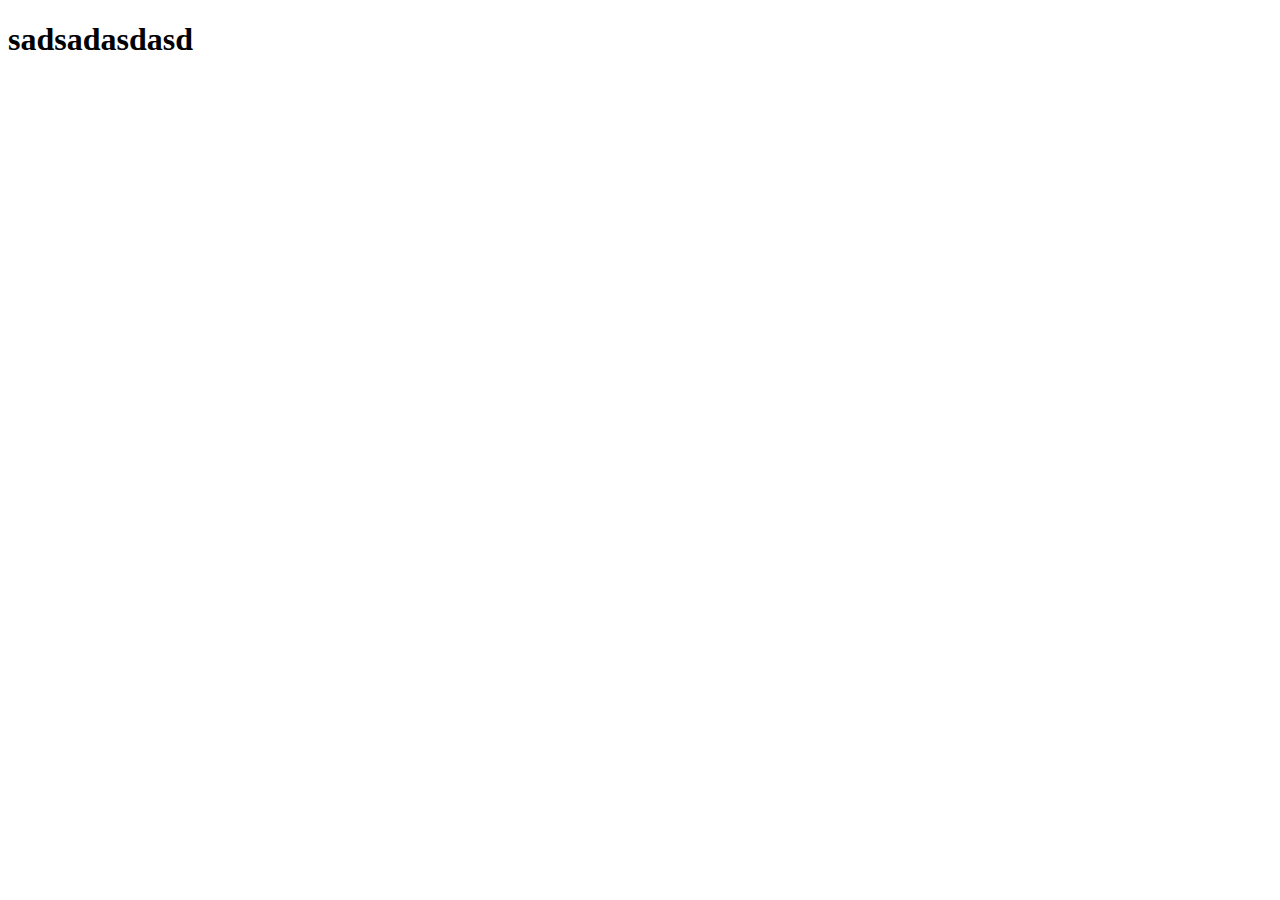
==== index.html @ 36f1a8b1 "登录和注册功能完成" ====
<!DOCTYPE html>
<html lang="en">
<head>
    <meta charset="UTF-8">
    <meta http-equiv="X-UA-Compatible" content="IE=edge">
    <meta name="viewport" content="width=device-width, initial-scale=1.0">
    <title>Document</title>
</head>
<body>
    <h1>sadsadasdasd</h1>
</body>
</html>
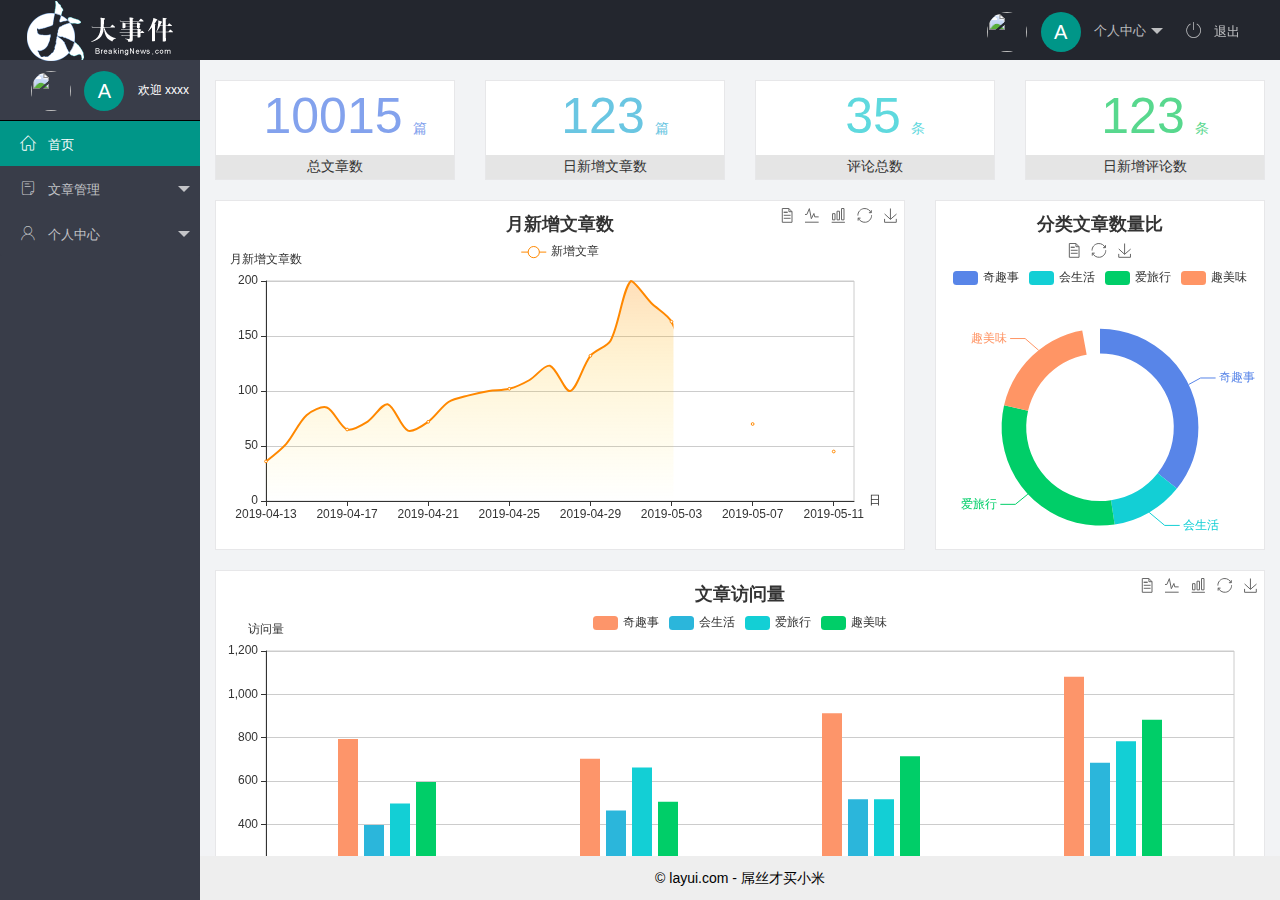
==== commit 813b8370: "主页功能完成" ====
--- a/index.html
+++ b/index.html
@@ -1,12 +1,102 @@
 <!DOCTYPE html>
-<html lang="en">
+<html>
+
 <head>
-    <meta charset="UTF-8">
-    <meta http-equiv="X-UA-Compatible" content="IE=edge">
-    <meta name="viewport" content="width=device-width, initial-scale=1.0">
-    <title>Document</title>
+    <meta charset="utf-8">
+    <meta name="viewport" content="width=device-width, initial-scale=1, maximum-scale=1">
+    <title>大事件-后台首页</title>
+    <link rel="stylesheet" href="/assets/fonts/iconfont.css">
+    <link rel="stylesheet" href="./assets/lib/layui/css/layui.css">
+    <link rel="stylesheet" href="/assets/css/index.css">
 </head>
-<body>
-    <h1>sadsadasdasd</h1>
+
+<body class="layui-layout-body">
+    <div class="layui-layout layui-layout-admin">
+        <div class="layui-header">
+            <!-- 顶部logo -->
+            <div class="layui-logo">
+                <img src="/assets/images/logo.png" alt="">
+            </div>
+
+            <ul class="layui-nav layui-layout-right">
+                <li class="layui-nav-item">
+                    <a href="javascript:;" class="userinfo">
+                        <img src="http://t.cn/RCzsdCq" class="layui-nav-img">
+                        <span class="text-avatar">A</span>
+                        个人中心
+                    </a>
+                    <dl class="layui-nav-child">
+                        <dd><a href="">基本资料</a></dd>
+                        <dd><a href="">更换头像</a></dd>
+                        <dd><a href="">重置密码</a></dd>
+                    </dl>
+                </li>
+                <li class="layui-nav-item">
+                    <a id="btnLogOut" href="javascript:;">
+                        <span class="iconfont icon-tuichu"></span>
+                        退出</a>
+                </li>
+            </ul>
+        </div>
+
+        <div class="layui-side layui-bg-black">
+            <div class="layui-side-scroll">
+                <!-- 左侧头像区域 -->
+                <div class="userinfo">
+                    <img src="http://t.cn/RCzsdCq" class="layui-nav-img">
+                    <span class="text-avatar">A</span>
+                    <span id="welcome">欢迎 xxxx</span>
+                </div>
+                <!-- 左侧导航区域（可配合layui已有的垂直导航） -->
+                <ul class="layui-nav layui-nav-tree" lay-filter="test" lay-shrink="all">
+                    <li class="layui-nav-item layui-this">
+                        <a href="/home/dashboard.html" target="fm">
+                            <span class="iconfont icon-home"></span>
+                            首页
+                        </a>
+                    </li>
+
+                    <li class="layui-nav-item ">
+                        <a class="" href="javascript:;">
+                            <span class="iconfont icon-16"></span>
+                            文章管理
+                        </a>
+                        <dl class="layui-nav-child">
+                            <dd><a href="javascript:;"><i class="layui-icon layui-icon-app"></i>文章类别</a></dd>
+                            <dd><a href="javascript:;"><i class="layui-icon layui-icon-app"></i>文章列表</a></dd>
+                            <dd><a href="javascript:;"><i class="layui-icon layui-icon-app"></i>发表文章</a></dd>
+                        </dl>
+                    </li>
+                    <li class="layui-nav-item">
+                        <a href="javascript:;">
+                            <span class="iconfont icon-user"></span>
+                            个人中心
+                        </a>
+                        <dl class="layui-nav-child">
+                            <dd><a href="javascript:;"><i class="layui-icon layui-icon-app"></i>基本资料</a></dd>
+                            <dd><a href="javascript:;"><i class="layui-icon layui-icon-app"></i>更换头像</a></dd>
+                            <dd><a href="javascript:;"><i class="layui-icon layui-icon-app"></i>重置密码</a></dd>
+                        </dl>
+                    </li>
+                </ul>
+            </div>
+        </div>
+
+        <div class="layui-body">
+            <!-- 内容主体区域 -->
+            <iframe name="fm" src="/home/dashboard.html" frameborder="0"></iframe>
+            <!-- <iframe>内容主体区域</iframe> -->
+        </div>
+
+        <div class="layui-footer" style="text-align: center;">
+            <!-- 底部固定区域 -->
+            © layui.com - 屌丝才买小米
+        </div>
+    </div>
+    <script src="/assets/lib/layui/layui.all.js"></script>
+    <script src="./assets/lib/jquery.js"></script>
+    <script src="/assets/js/baseAPI.js"></script>
+    <script src="/assets/js/index.js"></script>
 </body>
+
 </html>--- a/assets/fonts/iconfont.css
+++ b/assets/fonts/iconfont.css
@@ -0,0 +1,37 @@
+@font-face {font-family: "iconfont";
+  src: url('iconfont.eot?t=1576139966484'); /* IE9 */
+  src: url('iconfont.eot?t=1576139966484#iefix') format('embedded-opentype'), /* IE6-IE8 */
+  url('[data-uri]') format('woff2'),
+  url('iconfont.woff?t=1576139966484') format('woff'),
+  url('iconfont.ttf?t=1576139966484') format('truetype'), /* chrome, firefox, opera, Safari, Android, iOS 4.2+ */
+  url('iconfont.svg?t=1576139966484#iconfont') format('svg'); /* iOS 4.1- */
+}
+
+.iconfont {
+  font-family: "iconfont" !important;
+  font-size: 16px;
+  font-style: normal;
+  -webkit-font-smoothing: antialiased;
+  -moz-osx-font-smoothing: grayscale;
+}
+
+.icon-home:before {
+  content: "\e6a9";
+}
+
+.icon-user:before {
+  content: "\e614";
+}
+
+.icon-pinglun:before {
+  content: "\e616";
+}
+
+.icon-tuichu:before {
+  content: "\e865";
+}
+
+.icon-16:before {
+  content: "\e615";
+}
+
--- a/assets/lib/layui/css/layui.css
+++ b/assets/lib/layui/css/layui.css
@@ -0,0 +1,2 @@
+/** layui-v2.5.5 MIT License By https://www.layui.com */
+ .layui-inline,img{display:inline-block;vertical-align:middle}h1,h2,h3,h4,h5,h6{font-weight:400}.layui-edge,.layui-header,.layui-inline,.layui-main{position:relative}.layui-body,.layui-edge,.layui-elip{overflow:hidden}.layui-btn,.layui-edge,.layui-inline,img{vertical-align:middle}.layui-btn,.layui-disabled,.layui-icon,.layui-unselect{-moz-user-select:none;-webkit-user-select:none;-ms-user-select:none}.layui-elip,.layui-form-checkbox span,.layui-form-pane .layui-form-label{text-overflow:ellipsis;white-space:nowrap}.layui-breadcrumb,.layui-tree-btnGroup{visibility:hidden}blockquote,body,button,dd,div,dl,dt,form,h1,h2,h3,h4,h5,h6,input,li,ol,p,pre,td,textarea,th,ul{margin:0;padding:0;-webkit-tap-highlight-color:rgba(0,0,0,0)}a:active,a:hover{outline:0}img{border:none}li{list-style:none}table{border-collapse:collapse;border-spacing:0}h4,h5,h6{font-size:100%}button,input,optgroup,option,select,textarea{font-family:inherit;font-size:inherit;font-style:inherit;font-weight:inherit;outline:0}pre{white-space:pre-wrap;white-space:-moz-pre-wrap;white-space:-pre-wrap;white-space:-o-pre-wrap;word-wrap:break-word}body{line-height:24px;font:14px Helvetica Neue,Helvetica,PingFang SC,Tahoma,Arial,sans-serif}hr{height:1px;margin:10px 0;border:0;clear:both}a{color:#333;text-decoration:none}a:hover{color:#777}a cite{font-style:normal;*cursor:pointer}.layui-border-box,.layui-border-box *{box-sizing:border-box}.layui-box,.layui-box *{box-sizing:content-box}.layui-clear{clear:both;*zoom:1}.layui-clear:after{content:'\20';clear:both;*zoom:1;display:block;height:0}.layui-inline{*display:inline;*zoom:1}.layui-edge{display:inline-block;width:0;height:0;border-width:6px;border-style:dashed;border-color:transparent}.layui-edge-top{top:-4px;border-bottom-color:#999;border-bottom-style:solid}.layui-edge-right{border-left-color:#999;border-left-style:solid}.layui-edge-bottom{top:2px;border-top-color:#999;border-top-style:solid}.layui-edge-left{border-right-color:#999;border-right-style:solid}.layui-disabled,.layui-disabled:hover{color:#d2d2d2!important;cursor:not-allowed!important}.layui-circle{border-radius:100%}.layui-show{display:block!important}.layui-hide{display:none!important}@font-face{font-family:layui-icon;src:url(../font/iconfont.eot?v=250);src:url(../font/iconfont.eot?v=250#iefix) format('embedded-opentype'),url(../font/iconfont.woff2?v=250) format('woff2'),url(../font/iconfont.woff?v=250) format('woff'),url(../font/iconfont.ttf?v=250) format('truetype'),url(../font/iconfont.svg?v=250#layui-icon) format('svg')}.layui-icon{font-family:layui-icon!important;font-size:16px;font-style:normal;-webkit-font-smoothing:antialiased;-moz-osx-font-smoothing:grayscale}.layui-icon-reply-fill:before{content:"\e611"}.layui-icon-set-fill:before{content:"\e614"}.layui-icon-menu-fill:before{content:"\e60f"}.layui-icon-search:before{content:"\e615"}.layui-icon-share:before{content:"\e641"}.layui-icon-set-sm:before{content:"\e620"}.layui-icon-engine:before{content:"\e628"}.layui-icon-close:before{content:"\1006"}.layui-icon-close-fill:before{content:"\1007"}.layui-icon-chart-screen:before{content:"\e629"}.layui-icon-star:before{content:"\e600"}.layui-icon-circle-dot:before{content:"\e617"}.layui-icon-chat:before{content:"\e606"}.layui-icon-release:before{content:"\e609"}.layui-icon-list:before{content:"\e60a"}.layui-icon-chart:before{content:"\e62c"}.layui-icon-ok-circle:before{content:"\1005"}.layui-icon-layim-theme:before{content:"\e61b"}.layui-icon-table:before{content:"\e62d"}.layui-icon-right:before{content:"\e602"}.layui-icon-left:before{content:"\e603"}.layui-icon-cart-simple:before{content:"\e698"}.layui-icon-face-cry:before{content:"\e69c"}.layui-icon-face-smile:before{content:"\e6af"}.layui-icon-survey:before{content:"\e6b2"}.layui-icon-tree:before{content:"\e62e"}.layui-icon-upload-circle:before{content:"\e62f"}.layui-icon-add-circle:before{content:"\e61f"}.layui-icon-download-circle:before{content:"\e601"}.layui-icon-templeate-1:before{content:"\e630"}.layui-icon-util:before{content:"\e631"}.layui-icon-face-surprised:before{content:"\e664"}.layui-icon-edit:before{content:"\e642"}.layui-icon-speaker:before{content:"\e645"}.layui-icon-down:before{content:"\e61a"}.layui-icon-file:before{content:"\e621"}.layui-icon-layouts:before{content:"\e632"}.layui-icon-rate-half:before{content:"\e6c9"}.layui-icon-add-circle-fine:before{content:"\e608"}.layui-icon-prev-circle:before{content:"\e633"}.layui-icon-read:before{content:"\e705"}.layui-icon-404:before{content:"\e61c"}.layui-icon-carousel:before{content:"\e634"}.layui-icon-help:before{content:"\e607"}.layui-icon-code-circle:before{content:"\e635"}.layui-icon-water:before{content:"\e636"}.layui-icon-username:before{content:"\e66f"}.layui-icon-find-fill:before{content:"\e670"}.layui-icon-about:before{content:"\e60b"}.layui-icon-location:before{content:"\e715"}.layui-icon-up:before{content:"\e619"}.layui-icon-pause:before{content:"\e651"}.layui-icon-date:before{content:"\e637"}.layui-icon-layim-uploadfile:before{content:"\e61d"}.layui-icon-delete:before{content:"\e640"}.layui-icon-play:before{content:"\e652"}.layui-icon-top:before{content:"\e604"}.layui-icon-friends:before{content:"\e612"}.layui-icon-refresh-3:before{content:"\e9aa"}.layui-icon-ok:before{content:"\e605"}.layui-icon-layer:before{content:"\e638"}.layui-icon-face-smile-fine:before{content:"\e60c"}.layui-icon-dollar:before{content:"\e659"}.layui-icon-group:before{content:"\e613"}.layui-icon-layim-download:before{content:"\e61e"}.layui-icon-picture-fine:before{content:"\e60d"}.layui-icon-link:before{content:"\e64c"}.layui-icon-diamond:before{content:"\e735"}.layui-icon-log:before{content:"\e60e"}.layui-icon-rate-solid:before{content:"\e67a"}.layui-icon-fonts-del:before{content:"\e64f"}.layui-icon-unlink:before{content:"\e64d"}.layui-icon-fonts-clear:before{content:"\e639"}.layui-icon-triangle-r:before{content:"\e623"}.layui-icon-circle:before{content:"\e63f"}.layui-icon-radio:before{content:"\e643"}.layui-icon-align-center:before{content:"\e647"}.layui-icon-align-right:before{content:"\e648"}.layui-icon-align-left:before{content:"\e649"}.layui-icon-loading-1:before{content:"\e63e"}.layui-icon-return:before{content:"\e65c"}.layui-icon-fonts-strong:before{content:"\e62b"}.layui-icon-upload:before{content:"\e67c"}.layui-icon-dialogue:before{content:"\e63a"}.layui-icon-video:before{content:"\e6ed"}.layui-icon-headset:before{content:"\e6fc"}.layui-icon-cellphone-fine:before{content:"\e63b"}.layui-icon-add-1:before{content:"\e654"}.layui-icon-face-smile-b:before{content:"\e650"}.layui-icon-fonts-html:before{content:"\e64b"}.layui-icon-form:before{content:"\e63c"}.layui-icon-cart:before{content:"\e657"}.layui-icon-camera-fill:before{content:"\e65d"}.layui-icon-tabs:before{content:"\e62a"}.layui-icon-fonts-code:before{content:"\e64e"}.layui-icon-fire:before{content:"\e756"}.layui-icon-set:before{content:"\e716"}.layui-icon-fonts-u:before{content:"\e646"}.layui-icon-triangle-d:before{content:"\e625"}.layui-icon-tips:before{content:"\e702"}.layui-icon-picture:before{content:"\e64a"}.layui-icon-more-vertical:before{content:"\e671"}.layui-icon-flag:before{content:"\e66c"}.layui-icon-loading:before{content:"\e63d"}.layui-icon-fonts-i:before{content:"\e644"}.layui-icon-refresh-1:before{content:"\e666"}.layui-icon-rmb:before{content:"\e65e"}.layui-icon-home:before{content:"\e68e"}.layui-icon-user:before{content:"\e770"}.layui-icon-notice:before{content:"\e667"}.layui-icon-login-weibo:before{content:"\e675"}.layui-icon-voice:before{content:"\e688"}.layui-icon-upload-drag:before{content:"\e681"}.layui-icon-login-qq:before{content:"\e676"}.layui-icon-snowflake:before{content:"\e6b1"}.layui-icon-file-b:before{content:"\e655"}.layui-icon-template:before{content:"\e663"}.layui-icon-auz:before{content:"\e672"}.layui-icon-console:before{content:"\e665"}.layui-icon-app:before{content:"\e653"}.layui-icon-prev:before{content:"\e65a"}.layui-icon-website:before{content:"\e7ae"}.layui-icon-next:before{content:"\e65b"}.layui-icon-component:before{content:"\e857"}.layui-icon-more:before{content:"\e65f"}.layui-icon-login-wechat:before{content:"\e677"}.layui-icon-shrink-right:before{content:"\e668"}.layui-icon-spread-left:before{content:"\e66b"}.layui-icon-camera:before{content:"\e660"}.layui-icon-note:before{content:"\e66e"}.layui-icon-refresh:before{content:"\e669"}.layui-icon-female:before{content:"\e661"}.layui-icon-male:before{content:"\e662"}.layui-icon-password:before{content:"\e673"}.layui-icon-senior:before{content:"\e674"}.layui-icon-theme:before{content:"\e66a"}.layui-icon-tread:before{content:"\e6c5"}.layui-icon-praise:before{content:"\e6c6"}.layui-icon-star-fill:before{content:"\e658"}.layui-icon-rate:before{content:"\e67b"}.layui-icon-template-1:before{content:"\e656"}.layui-icon-vercode:before{content:"\e679"}.layui-icon-cellphone:before{content:"\e678"}.layui-icon-screen-full:before{content:"\e622"}.layui-icon-screen-restore:before{content:"\e758"}.layui-icon-cols:before{content:"\e610"}.layui-icon-export:before{content:"\e67d"}.layui-icon-print:before{content:"\e66d"}.layui-icon-slider:before{content:"\e714"}.layui-icon-addition:before{content:"\e624"}.layui-icon-subtraction:before{content:"\e67e"}.layui-icon-service:before{content:"\e626"}.layui-icon-transfer:before{content:"\e691"}.layui-main{width:1140px;margin:0 auto}.layui-header{z-index:1000;height:60px}.layui-header a:hover{transition:all .5s;-webkit-transition:all .5s}.layui-side{position:fixed;left:0;top:0;bottom:0;z-index:999;width:200px;overflow-x:hidden}.layui-side-scroll{position:relative;width:220px;height:100%;overflow-x:hidden}.layui-body{position:absolute;left:200px;right:0;top:0;bottom:0;z-index:998;width:auto;overflow-y:auto;box-sizing:border-box}.layui-layout-body{overflow:hidden}.layui-layout-admin .layui-header{background-color:#23262E}.layui-layout-admin .layui-side{top:60px;width:200px;overflow-x:hidden}.layui-layout-admin .layui-body{position:fixed;top:60px;bottom:44px}.layui-layout-admin .layui-main{width:auto;margin:0 15px}.layui-layout-admin .layui-footer{position:fixed;left:200px;right:0;bottom:0;height:44px;line-height:44px;padding:0 15px;background-color:#eee}.layui-layout-admin .layui-logo{position:absolute;left:0;top:0;width:200px;height:100%;line-height:60px;text-align:center;color:#009688;font-size:16px}.layui-layout-admin .layui-header .layui-nav{background:0 0}.layui-layout-left{position:absolute!important;left:200px;top:0}.layui-layout-right{position:absolute!important;right:0;top:0}.layui-container{position:relative;margin:0 auto;padding:0 15px;box-sizing:border-box}.layui-fluid{position:relative;margin:0 auto;padding:0 15px}.layui-row:after,.layui-row:before{content:'';display:block;clear:both}.layui-col-lg1,.layui-col-lg10,.layui-col-lg11,.layui-col-lg12,.layui-col-lg2,.layui-col-lg3,.layui-col-lg4,.layui-col-lg5,.layui-col-lg6,.layui-col-lg7,.layui-col-lg8,.layui-col-lg9,.layui-col-md1,.layui-col-md10,.layui-col-md11,.layui-col-md12,.layui-col-md2,.layui-col-md3,.layui-col-md4,.layui-col-md5,.layui-col-md6,.layui-col-md7,.layui-col-md8,.layui-col-md9,.layui-col-sm1,.layui-col-sm10,.layui-col-sm11,.layui-col-sm12,.layui-col-sm2,.layui-col-sm3,.layui-col-sm4,.layui-col-sm5,.layui-col-sm6,.layui-col-sm7,.layui-col-sm8,.layui-col-sm9,.layui-col-xs1,.layui-col-xs10,.layui-col-xs11,.layui-col-xs12,.layui-col-xs2,.layui-col-xs3,.layui-col-xs4,.layui-col-xs5,.layui-col-xs6,.layui-col-xs7,.layui-col-xs8,.layui-col-xs9{position:relative;display:block;box-sizing:border-box}.layui-col-xs1,.layui-col-xs10,.layui-col-xs11,.layui-col-xs12,.layui-col-xs2,.layui-col-xs3,.layui-col-xs4,.layui-col-xs5,.layui-col-xs6,.layui-col-xs7,.layui-col-xs8,.layui-col-xs9{float:left}.layui-col-xs1{width:8.33333333%}.layui-col-xs2{width:16.66666667%}.layui-col-xs3{width:25%}.layui-col-xs4{width:33.33333333%}.layui-col-xs5{width:41.66666667%}.layui-col-xs6{width:50%}.layui-col-xs7{width:58.33333333%}.layui-col-xs8{width:66.66666667%}.layui-col-xs9{width:75%}.layui-col-xs10{width:83.33333333%}.layui-col-xs11{width:91.66666667%}.layui-col-xs12{width:100%}.layui-col-xs-offset1{margin-left:8.33333333%}.layui-col-xs-offset2{margin-left:16.66666667%}.layui-col-xs-offset3{margin-left:25%}.layui-col-xs-offset4{margin-left:33.33333333%}.layui-col-xs-offset5{margin-left:41.66666667%}.layui-col-xs-offset6{margin-left:50%}.layui-col-xs-offset7{margin-left:58.33333333%}.layui-col-xs-offset8{margin-left:66.66666667%}.layui-col-xs-offset9{margin-left:75%}.layui-col-xs-offset10{margin-left:83.33333333%}.layui-col-xs-offset11{margin-left:91.66666667%}.layui-col-xs-offset12{margin-left:100%}@media screen and (max-width:768px){.layui-hide-xs{display:none!important}.layui-show-xs-block{display:block!important}.layui-show-xs-inline{display:inline!important}.layui-show-xs-inline-block{display:inline-block!important}}@media screen and (min-width:768px){.layui-container{width:750px}.layui-hide-sm{display:none!important}.layui-show-sm-block{display:block!important}.layui-show-sm-inline{display:inline!important}.layui-show-sm-inline-block{display:inline-block!important}.layui-col-sm1,.layui-col-sm10,.layui-col-sm11,.layui-col-sm12,.layui-col-sm2,.layui-col-sm3,.layui-col-sm4,.layui-col-sm5,.layui-col-sm6,.layui-col-sm7,.layui-col-sm8,.layui-col-sm9{float:left}.layui-col-sm1{width:8.33333333%}.layui-col-sm2{width:16.66666667%}.layui-col-sm3{width:25%}.layui-col-sm4{width:33.33333333%}.layui-col-sm5{width:41.66666667%}.layui-col-sm6{width:50%}.layui-col-sm7{width:58.33333333%}.layui-col-sm8{width:66.66666667%}.layui-col-sm9{width:75%}.layui-col-sm10{width:83.33333333%}.layui-col-sm11{width:91.66666667%}.layui-col-sm12{width:100%}.layui-col-sm-offset1{margin-left:8.33333333%}.layui-col-sm-offset2{margin-left:16.66666667%}.layui-col-sm-offset3{margin-left:25%}.layui-col-sm-offset4{margin-left:33.33333333%}.layui-col-sm-offset5{margin-left:41.66666667%}.layui-col-sm-offset6{margin-left:50%}.layui-col-sm-offset7{margin-left:58.33333333%}.layui-col-sm-offset8{margin-left:66.66666667%}.layui-col-sm-offset9{margin-left:75%}.layui-col-sm-offset10{margin-left:83.33333333%}.layui-col-sm-offset11{margin-left:91.66666667%}.layui-col-sm-offset12{margin-left:100%}}@media screen and (min-width:992px){.layui-container{width:970px}.layui-hide-md{display:none!important}.layui-show-md-block{display:block!important}.layui-show-md-inline{display:inline!important}.layui-show-md-inline-block{display:inline-block!important}.layui-col-md1,.layui-col-md10,.layui-col-md11,.layui-col-md12,.layui-col-md2,.layui-col-md3,.layui-col-md4,.layui-col-md5,.layui-col-md6,.layui-col-md7,.layui-col-md8,.layui-col-md9{float:left}.layui-col-md1{width:8.33333333%}.layui-col-md2{width:16.66666667%}.layui-col-md3{width:25%}.layui-col-md4{width:33.33333333%}.layui-col-md5{width:41.66666667%}.layui-col-md6{width:50%}.layui-col-md7{width:58.33333333%}.layui-col-md8{width:66.66666667%}.layui-col-md9{width:75%}.layui-col-md10{width:83.33333333%}.layui-col-md11{width:91.66666667%}.layui-col-md12{width:100%}.layui-col-md-offset1{margin-left:8.33333333%}.layui-col-md-offset2{margin-left:16.66666667%}.layui-col-md-offset3{margin-left:25%}.layui-col-md-offset4{margin-left:33.33333333%}.layui-col-md-offset5{margin-left:41.66666667%}.layui-col-md-offset6{margin-left:50%}.layui-col-md-offset7{margin-left:58.33333333%}.layui-col-md-offset8{margin-left:66.66666667%}.layui-col-md-offset9{margin-left:75%}.layui-col-md-offset10{margin-left:83.33333333%}.layui-col-md-offset11{margin-left:91.66666667%}.layui-col-md-offset12{margin-left:100%}}@media screen and (min-width:1200px){.layui-container{width:1170px}.layui-hide-lg{display:none!important}.layui-show-lg-block{display:block!important}.layui-show-lg-inline{display:inline!important}.layui-show-lg-inline-block{display:inline-block!important}.layui-col-lg1,.layui-col-lg10,.layui-col-lg11,.layui-col-lg12,.layui-col-lg2,.layui-col-lg3,.layui-col-lg4,.layui-col-lg5,.layui-col-lg6,.layui-col-lg7,.layui-col-lg8,.layui-col-lg9{float:left}.layui-col-lg1{width:8.33333333%}.layui-col-lg2{width:16.66666667%}.layui-col-lg3{width:25%}.layui-col-lg4{width:33.33333333%}.layui-col-lg5{width:41.66666667%}.layui-col-lg6{width:50%}.layui-col-lg7{width:58.33333333%}.layui-col-lg8{width:66.66666667%}.layui-col-lg9{width:75%}.layui-col-lg10{width:83.33333333%}.layui-col-lg11{width:91.66666667%}.layui-col-lg12{width:100%}.layui-col-lg-offset1{margin-left:8.33333333%}.layui-col-lg-offset2{margin-left:16.66666667%}.layui-col-lg-offset3{margin-left:25%}.layui-col-lg-offset4{margin-left:33.33333333%}.layui-col-lg-offset5{margin-left:41.66666667%}.layui-col-lg-offset6{margin-left:50%}.layui-col-lg-offset7{margin-left:58.33333333%}.layui-col-lg-offset8{margin-left:66.66666667%}.layui-col-lg-offset9{margin-left:75%}.layui-col-lg-offset10{margin-left:83.33333333%}.layui-col-lg-offset11{margin-left:91.66666667%}.layui-col-lg-offset12{margin-left:100%}}.layui-col-space1{margin:-.5px}.layui-col-space1>*{padding:.5px}.layui-col-space3{margin:-1.5px}.layui-col-space3>*{padding:1.5px}.layui-col-space5{margin:-2.5px}.layui-col-space5>*{padding:2.5px}.layui-col-space8{margin:-3.5px}.layui-col-space8>*{padding:3.5px}.layui-col-space10{margin:-5px}.layui-col-space10>*{padding:5px}.layui-col-space12{margin:-6px}.layui-col-space12>*{padding:6px}.layui-col-space15{margin:-7.5px}.layui-col-space15>*{padding:7.5px}.layui-col-space18{margin:-9px}.layui-col-space18>*{padding:9px}.layui-col-space20{margin:-10px}.layui-col-space20>*{padding:10px}.layui-col-space22{margin:-11px}.layui-col-space22>*{padding:11px}.layui-col-space25{margin:-12.5px}.layui-col-space25>*{padding:12.5px}.layui-col-space30{margin:-15px}.layui-col-space30>*{padding:15px}.layui-btn,.layui-input,.layui-select,.layui-textarea,.layui-upload-button{outline:0;-webkit-appearance:none;transition:all .3s;-webkit-transition:all .3s;box-sizing:border-box}.layui-elem-quote{margin-bottom:10px;padding:15px;line-height:22px;border-left:5px solid #009688;border-radius:0 2px 2px 0;background-color:#f2f2f2}.layui-quote-nm{border-style:solid;border-width:1px 1px 1px 5px;background:0 0}.layui-elem-field{margin-bottom:10px;padding:0;border-width:1px;border-style:solid}.layui-elem-field legend{margin-left:20px;padding:0 10px;font-size:20px;font-weight:300}.layui-field-title{margin:10px 0 20px;border-width:1px 0 0}.layui-field-box{padding:10px 15px}.layui-field-title .layui-field-box{padding:10px 0}.layui-progress{position:relative;height:6px;border-radius:20px;background-color:#e2e2e2}.layui-progress-bar{position:absolute;left:0;top:0;width:0;max-width:100%;height:6px;border-radius:20px;text-align:right;background-color:#5FB878;transition:all .3s;-webkit-transition:all .3s}.layui-progress-big,.layui-progress-big .layui-progress-bar{height:18px;line-height:18px}.layui-progress-text{position:relative;top:-20px;line-height:18px;font-size:12px;color:#666}.layui-progress-big .layui-progress-text{position:static;padding:0 10px;color:#fff}.layui-collapse{border-width:1px;border-style:solid;border-radius:2px}.layui-colla-content,.layui-colla-item{border-top-width:1px;border-top-style:solid}.layui-colla-item:first-child{border-top:none}.layui-colla-title{position:relative;height:42px;line-height:42px;padding:0 15px 0 35px;color:#333;background-color:#f2f2f2;cursor:pointer;font-size:14px;overflow:hidden}.layui-colla-content{display:none;padding:10px 15px;line-height:22px;color:#666}.layui-colla-icon{position:absolute;left:15px;top:0;font-size:14px}.layui-card{margin-bottom:15px;border-radius:2px;background-color:#fff;box-shadow:0 1px 2px 0 rgba(0,0,0,.05)}.layui-card:last-child{margin-bottom:0}.layui-card-header{position:relative;height:42px;line-height:42px;padding:0 15px;border-bottom:1px solid #f6f6f6;color:#333;border-radius:2px 2px 0 0;font-size:14px}.layui-bg-black,.layui-bg-blue,.layui-bg-cyan,.layui-bg-green,.layui-bg-orange,.layui-bg-red{color:#fff!important}.layui-card-body{position:relative;padding:10px 15px;line-height:24px}.layui-card-body[pad15]{padding:15px}.layui-card-body[pad20]{padding:20px}.layui-card-body .layui-table{margin:5px 0}.layui-card .layui-tab{margin:0}.layui-panel-window{position:relative;padding:15px;border-radius:0;border-top:5px solid #E6E6E6;background-color:#fff}.layui-auxiliar-moving{position:fixed;left:0;right:0;top:0;bottom:0;width:100%;height:100%;background:0 0;z-index:9999999999}.layui-form-label,.layui-form-mid,.layui-form-select,.layui-input-block,.layui-input-inline,.layui-textarea{position:relative}.layui-bg-red{background-color:#FF5722!important}.layui-bg-orange{background-color:#FFB800!important}.layui-bg-green{background-color:#009688!important}.layui-bg-cyan{background-color:#2F4056!important}.layui-bg-blue{background-color:#1E9FFF!important}.layui-bg-black{background-color:#393D49!important}.layui-bg-gray{background-color:#eee!important;color:#666!important}.layui-badge-rim,.layui-colla-content,.layui-colla-item,.layui-collapse,.layui-elem-field,.layui-form-pane .layui-form-item[pane],.layui-form-pane .layui-form-label,.layui-input,.layui-layedit,.layui-layedit-tool,.layui-quote-nm,.layui-select,.layui-tab-bar,.layui-tab-card,.layui-tab-title,.layui-tab-title .layui-this:after,.layui-textarea{border-color:#e6e6e6}.layui-timeline-item:before,hr{background-color:#e6e6e6}.layui-text{line-height:22px;font-size:14px;color:#666}.layui-text h1,.layui-text h2,.layui-text h3{font-weight:500;color:#333}.layui-text h1{font-size:30px}.layui-text h2{font-size:24px}.layui-text h3{font-size:18px}.layui-text a:not(.layui-btn){color:#01AAED}.layui-text a:not(.layui-btn):hover{text-decoration:underline}.layui-text ul{padding:5px 0 5px 15px}.layui-text ul li{margin-top:5px;list-style-type:disc}.layui-text em,.layui-word-aux{color:#999!important;padding:0 5px!important}.layui-btn{display:inline-block;height:38px;line-height:38px;padding:0 18px;background-color:#009688;color:#fff;white-space:nowrap;text-align:center;font-size:14px;border:none;border-radius:2px;cursor:pointer}.layui-btn:hover{opacity:.8;filter:alpha(opacity=80);color:#fff}.layui-btn:active{opacity:1;filter:alpha(opacity=100)}.layui-btn+.layui-btn{margin-left:10px}.layui-btn-container{font-size:0}.layui-btn-container .layui-btn{margin-right:10px;margin-bottom:10px}.layui-btn-container .layui-btn+.layui-btn{margin-left:0}.layui-table .layui-btn-container .layui-btn{margin-bottom:9px}.layui-btn-radius{border-radius:100px}.layui-btn .layui-icon{margin-right:3px;font-size:18px;vertical-align:bottom;vertical-align:middle\9}.layui-btn-primary{border:1px solid #C9C9C9;background-color:#fff;color:#555}.layui-btn-primary:hover{border-color:#009688;color:#333}.layui-btn-normal{background-color:#1E9FFF}.layui-btn-warm{background-color:#FFB800}.layui-btn-danger{background-color:#FF5722}.layui-btn-checked{background-color:#5FB878}.layui-btn-disabled,.layui-btn-disabled:active,.layui-btn-disabled:hover{border:1px solid #e6e6e6;background-color:#FBFBFB;color:#C9C9C9;cursor:not-allowed;opacity:1}.layui-btn-lg{height:44px;line-height:44px;padding:0 25px;font-size:16px}.layui-btn-sm{height:30px;line-height:30px;padding:0 10px;font-size:12px}.layui-btn-sm i{font-size:16px!important}.layui-btn-xs{height:22px;line-height:22px;padding:0 5px;font-size:12px}.layui-btn-xs i{font-size:14px!important}.layui-btn-group{display:inline-block;vertical-align:middle;font-size:0}.layui-btn-group .layui-btn{margin-left:0!important;margin-right:0!important;border-left:1px solid rgba(255,255,255,.5);border-radius:0}.layui-btn-group .layui-btn-primary{border-left:none}.layui-btn-group .layui-btn-primary:hover{border-color:#C9C9C9;color:#009688}.layui-btn-group .layui-btn:first-child{border-left:none;border-radius:2px 0 0 2px}.layui-btn-group .layui-btn-primary:first-child{border-left:1px solid #c9c9c9}.layui-btn-group .layui-btn:last-child{border-radius:0 2px 2px 0}.layui-btn-group .layui-btn+.layui-btn{margin-left:0}.layui-btn-group+.layui-btn-group{margin-left:10px}.layui-btn-fluid{width:100%}.layui-input,.layui-select,.layui-textarea{height:38px;line-height:1.3;line-height:38px\9;border-width:1px;border-style:solid;background-color:#fff;border-radius:2px}.layui-input::-webkit-input-placeholder,.layui-select::-webkit-input-placeholder,.layui-textarea::-webkit-input-placeholder{line-height:1.3}.layui-input,.layui-textarea{display:block;width:100%;padding-left:10px}.layui-input:hover,.layui-textarea:hover{border-color:#D2D2D2!important}.layui-input:focus,.layui-textarea:focus{border-color:#C9C9C9!important}.layui-textarea{min-height:100px;height:auto;line-height:20px;padding:6px 10px;resize:vertical}.layui-select{padding:0 10px}.layui-form input[type=checkbox],.layui-form input[type=radio],.layui-form select{display:none}.layui-form [lay-ignore]{display:initial}.layui-form-item{margin-bottom:15px;clear:both;*zoom:1}.layui-form-item:after{content:'\20';clear:both;*zoom:1;display:block;height:0}.layui-form-label{float:left;display:block;padding:9px 15px;width:80px;font-weight:400;line-height:20px;text-align:right}.layui-form-label-col{display:block;float:none;padding:9px 0;line-height:20px;text-align:left}.layui-form-item .layui-inline{margin-bottom:5px;margin-right:10px}.layui-input-block{margin-left:110px;min-height:36px}.layui-input-inline{display:inline-block;vertical-align:middle}.layui-form-item .layui-input-inline{float:left;width:190px;margin-right:10px}.layui-form-text .layui-input-inline{width:auto}.layui-form-mid{float:left;display:block;padding:9px 0!important;line-height:20px;margin-right:10px}.layui-form-danger+.layui-form-select .layui-input,.layui-form-danger:focus{border-color:#FF5722!important}.layui-form-select .layui-input{padding-right:30px;cursor:pointer}.layui-form-select .layui-edge{position:absolute;right:10px;top:50%;margin-top:-3px;cursor:pointer;border-width:6px;border-top-color:#c2c2c2;border-top-style:solid;transition:all .3s;-webkit-transition:all .3s}.layui-form-select dl{display:none;position:absolute;left:0;top:42px;padding:5px 0;z-index:899;min-width:100%;border:1px solid #d2d2d2;max-height:300px;overflow-y:auto;background-color:#fff;border-radius:2px;box-shadow:0 2px 4px rgba(0,0,0,.12);box-sizing:border-box}.layui-form-select dl dd,.layui-form-select dl dt{padding:0 10px;line-height:36px;white-space:nowrap;overflow:hidden;text-overflow:ellipsis}.layui-form-select dl dt{font-size:12px;color:#999}.layui-form-select dl dd{cursor:pointer}.layui-form-select dl dd:hover{background-color:#f2f2f2;-webkit-transition:.5s all;transition:.5s all}.layui-form-select .layui-select-group dd{padding-left:20px}.layui-form-select dl dd.layui-select-tips{padding-left:10px!important;color:#999}.layui-form-select dl dd.layui-this{background-color:#5FB878;color:#fff}.layui-form-checkbox,.layui-form-select dl dd.layui-disabled{background-color:#fff}.layui-form-selected dl{display:block}.layui-form-checkbox,.layui-form-checkbox *,.layui-form-switch{display:inline-block;vertical-align:middle}.layui-form-selected .layui-edge{margin-top:-9px;-webkit-transform:rotate(180deg);transform:rotate(180deg);margin-top:-3px\9}:root .layui-form-selected .layui-edge{margin-top:-9px\0/IE9}.layui-form-selectup dl{top:auto;bottom:42px}.layui-select-none{margin:5px 0;text-align:center;color:#999}.layui-select-disabled .layui-disabled{border-color:#eee!important}.layui-select-disabled .layui-edge{border-top-color:#d2d2d2}.layui-form-checkbox{position:relative;height:30px;line-height:30px;margin-right:10px;padding-right:30px;cursor:pointer;font-size:0;-webkit-transition:.1s linear;transition:.1s linear;box-sizing:border-box}.layui-form-checkbox span{padding:0 10px;height:100%;font-size:14px;border-radius:2px 0 0 2px;background-color:#d2d2d2;color:#fff;overflow:hidden}.layui-form-checkbox:hover span{background-color:#c2c2c2}.layui-form-checkbox i{position:absolute;right:0;top:0;width:30px;height:28px;border:1px solid #d2d2d2;border-left:none;border-radius:0 2px 2px 0;color:#fff;font-size:20px;text-align:center}.layui-form-checkbox:hover i{border-color:#c2c2c2;color:#c2c2c2}.layui-form-checked,.layui-form-checked:hover{border-color:#5FB878}.layui-form-checked span,.layui-form-checked:hover span{background-color:#5FB878}.layui-form-checked i,.layui-form-checked:hover i{color:#5FB878}.layui-form-item .layui-form-checkbox{margin-top:4px}.layui-form-checkbox[lay-skin=primary]{height:auto!important;line-height:normal!important;min-width:18px;min-height:18px;border:none!important;margin-right:0;padding-left:28px;padding-right:0;background:0 0}.layui-form-checkbox[lay-skin=primary] span{padding-left:0;padding-right:15px;line-height:18px;background:0 0;color:#666}.layui-form-checkbox[lay-skin=primary] i{right:auto;left:0;width:16px;height:16px;line-height:16px;border:1px solid #d2d2d2;font-size:12px;border-radius:2px;background-color:#fff;-webkit-transition:.1s linear;transition:.1s linear}.layui-form-checkbox[lay-skin=primary]:hover i{border-color:#5FB878;color:#fff}.layui-form-checked[lay-skin=primary] i{border-color:#5FB878!important;background-color:#5FB878;color:#fff}.layui-checkbox-disbaled[lay-skin=primary] span{background:0 0!important;color:#c2c2c2}.layui-checkbox-disbaled[lay-skin=primary]:hover i{border-color:#d2d2d2}.layui-form-item .layui-form-checkbox[lay-skin=primary]{margin-top:10px}.layui-form-switch{position:relative;height:22px;line-height:22px;min-width:35px;padding:0 5px;margin-top:8px;border:1px solid #d2d2d2;border-radius:20px;cursor:pointer;background-color:#fff;-webkit-transition:.1s linear;transition:.1s linear}.layui-form-switch i{position:absolute;left:5px;top:3px;width:16px;height:16px;border-radius:20px;background-color:#d2d2d2;-webkit-transition:.1s linear;transition:.1s linear}.layui-form-switch em{position:relative;top:0;width:25px;margin-left:21px;padding:0!important;text-align:center!important;color:#999!important;font-style:normal!important;font-size:12px}.layui-form-onswitch{border-color:#5FB878;background-color:#5FB878}.layui-checkbox-disbaled,.layui-checkbox-disbaled i{border-color:#e2e2e2!important}.layui-form-onswitch i{left:100%;margin-left:-21px;background-color:#fff}.layui-form-onswitch em{margin-left:5px;margin-right:21px;color:#fff!important}.layui-checkbox-disbaled span{background-color:#e2e2e2!important}.layui-checkbox-disbaled:hover i{color:#fff!important}[lay-radio]{display:none}.layui-form-radio,.layui-form-radio *{display:inline-block;vertical-align:middle}.layui-form-radio{line-height:28px;margin:6px 10px 0 0;padding-right:10px;cursor:pointer;font-size:0}.layui-form-radio *{font-size:14px}.layui-form-radio>i{margin-right:8px;font-size:22px;color:#c2c2c2}.layui-form-radio>i:hover,.layui-form-radioed>i{color:#5FB878}.layui-radio-disbaled>i{color:#e2e2e2!important}.layui-form-pane .layui-form-label{width:110px;padding:8px 15px;height:38px;line-height:20px;border-width:1px;border-style:solid;border-radius:2px 0 0 2px;text-align:center;background-color:#FBFBFB;overflow:hidden;box-sizing:border-box}.layui-form-pane .layui-input-inline{margin-left:-1px}.layui-form-pane .layui-input-block{margin-left:110px;left:-1px}.layui-form-pane .layui-input{border-radius:0 2px 2px 0}.layui-form-pane .layui-form-text .layui-form-label{float:none;width:100%;border-radius:2px;box-sizing:border-box;text-align:left}.layui-form-pane .layui-form-text .layui-input-inline{display:block;margin:0;top:-1px;clear:both}.layui-form-pane .layui-form-text .layui-input-block{margin:0;left:0;top:-1px}.layui-form-pane .layui-form-text .layui-textarea{min-height:100px;border-radius:0 0 2px 2px}.layui-form-pane .layui-form-checkbox{margin:4px 0 4px 10px}.layui-form-pane .layui-form-radio,.layui-form-pane .layui-form-switch{margin-top:6px;margin-left:10px}.layui-form-pane .layui-form-item[pane]{position:relative;border-width:1px;border-style:solid}.layui-form-pane .layui-form-item[pane] .layui-form-label{position:absolute;left:0;top:0;height:100%;border-width:0 1px 0 0}.layui-form-pane .layui-form-item[pane] .layui-input-inline{margin-left:110px}@media screen and (max-width:450px){.layui-form-item .layui-form-label{text-overflow:ellipsis;overflow:hidden;white-space:nowrap}.layui-form-item .layui-inline{display:block;margin-right:0;margin-bottom:20px;clear:both}.layui-form-item .layui-inline:after{content:'\20';clear:both;display:block;height:0}.layui-form-item .layui-input-inline{display:block;float:none;left:-3px;width:auto;margin:0 0 10px 112px}.layui-form-item .layui-input-inline+.layui-form-mid{margin-left:110px;top:-5px;padding:0}.layui-form-item .layui-form-checkbox{margin-right:5px;margin-bottom:5px}}.layui-layedit{border-width:1px;border-style:solid;border-radius:2px}.layui-layedit-tool{padding:3px 5px;border-bottom-width:1px;border-bottom-style:solid;font-size:0}.layedit-tool-fixed{position:fixed;top:0;border-top:1px solid #e2e2e2}.layui-layedit-tool .layedit-tool-mid,.layui-layedit-tool .layui-icon{display:inline-block;vertical-align:middle;text-align:center;font-size:14px}.layui-layedit-tool .layui-icon{position:relative;width:32px;height:30px;line-height:30px;margin:3px 5px;color:#777;cursor:pointer;border-radius:2px}.layui-layedit-tool .layui-icon:hover{color:#393D49}.layui-layedit-tool .layui-icon:active{color:#000}.layui-layedit-tool .layedit-tool-active{background-color:#e2e2e2;color:#000}.layui-layedit-tool .layui-disabled,.layui-layedit-tool .layui-disabled:hover{color:#d2d2d2;cursor:not-allowed}.layui-layedit-tool .layedit-tool-mid{width:1px;height:18px;margin:0 10px;background-color:#d2d2d2}.layedit-tool-html{width:50px!important;font-size:30px!important}.layedit-tool-b,.layedit-tool-code,.layedit-tool-help{font-size:16px!important}.layedit-tool-d,.layedit-tool-face,.layedit-tool-image,.layedit-tool-unlink{font-size:18px!important}.layedit-tool-image input{position:absolute;font-size:0;left:0;top:0;width:100%;height:100%;opacity:.01;filter:Alpha(opacity=1);cursor:pointer}.layui-layedit-iframe iframe{display:block;width:100%}#LAY_layedit_code{overflow:hidden}.layui-laypage{display:inline-block;*display:inline;*zoom:1;vertical-align:middle;margin:10px 0;font-size:0}.layui-laypage>a:first-child,.layui-laypage>a:first-child em{border-radius:2px 0 0 2px}.layui-laypage>a:last-child,.layui-laypage>a:last-child em{border-radius:0 2px 2px 0}.layui-laypage>:first-child{margin-left:0!important}.layui-laypage>:last-child{margin-right:0!important}.layui-laypage a,.layui-laypage button,.layui-laypage input,.layui-laypage select,.layui-laypage span{border:1px solid #e2e2e2}.layui-laypage a,.layui-laypage span{display:inline-block;*display:inline;*zoom:1;vertical-align:middle;padding:0 15px;height:28px;line-height:28px;margin:0 -1px 5px 0;background-color:#fff;color:#333;font-size:12px}.layui-flow-more a *,.layui-laypage input,.layui-table-view select[lay-ignore]{display:inline-block}.layui-laypage a:hover{color:#009688}.layui-laypage em{font-style:normal}.layui-laypage .layui-laypage-spr{color:#999;font-weight:700}.layui-laypage a{text-decoration:none}.layui-laypage .layui-laypage-curr{position:relative}.layui-laypage .layui-laypage-curr em{position:relative;color:#fff}.layui-laypage .layui-laypage-curr .layui-laypage-em{position:absolute;left:-1px;top:-1px;padding:1px;width:100%;height:100%;background-color:#009688}.layui-laypage-em{border-radius:2px}.layui-laypage-next em,.layui-laypage-prev em{font-family:Sim sun;font-size:16px}.layui-laypage .layui-laypage-count,.layui-laypage .layui-laypage-limits,.layui-laypage .layui-laypage-refresh,.layui-laypage .layui-laypage-skip{margin-left:10px;margin-right:10px;padding:0;border:none}.layui-laypage .layui-laypage-limits,.layui-laypage .layui-laypage-refresh{vertical-align:top}.layui-laypage .layui-laypage-refresh i{font-size:18px;cursor:pointer}.layui-laypage select{height:22px;padding:3px;border-radius:2px;cursor:pointer}.layui-laypage .layui-laypage-skip{height:30px;line-height:30px;color:#999}.layui-laypage button,.layui-laypage input{height:30px;line-height:30px;border-radius:2px;vertical-align:top;background-color:#fff;box-sizing:border-box}.layui-laypage input{width:40px;margin:0 10px;padding:0 3px;text-align:center}.layui-laypage input:focus,.layui-laypage select:focus{border-color:#009688!important}.layui-laypage button{margin-left:10px;padding:0 10px;cursor:pointer}.layui-table,.layui-table-view{margin:10px 0}.layui-flow-more{margin:10px 0;text-align:center;color:#999;font-size:14px}.layui-flow-more a{height:32px;line-height:32px}.layui-flow-more a *{vertical-align:top}.layui-flow-more a cite{padding:0 20px;border-radius:3px;background-color:#eee;color:#333;font-style:normal}.layui-flow-more a cite:hover{opacity:.8}.layui-flow-more a i{font-size:30px;color:#737383}.layui-table{width:100%;background-color:#fff;color:#666}.layui-table tr{transition:all .3s;-webkit-transition:all .3s}.layui-table th{text-align:left;font-weight:400}.layui-table tbody tr:hover,.layui-table thead tr,.layui-table-click,.layui-table-header,.layui-table-hover,.layui-table-mend,.layui-table-patch,.layui-table-tool,.layui-table-total,.layui-table-total tr,.layui-table[lay-even] tr:nth-child(even){background-color:#f2f2f2}.layui-table td,.layui-table th,.layui-table-col-set,.layui-table-fixed-r,.layui-table-grid-down,.layui-table-header,.layui-table-page,.layui-table-tips-main,.layui-table-tool,.layui-table-total,.layui-table-view,.layui-table[lay-skin=line],.layui-table[lay-skin=row]{border-width:1px;border-style:solid;border-color:#e6e6e6}.layui-table td,.layui-table th{position:relative;padding:9px 15px;min-height:20px;line-height:20px;font-size:14px}.layui-table[lay-skin=line] td,.layui-table[lay-skin=line] th{border-width:0 0 1px}.layui-table[lay-skin=row] td,.layui-table[lay-skin=row] th{border-width:0 1px 0 0}.layui-table[lay-skin=nob] td,.layui-table[lay-skin=nob] th{border:none}.layui-table img{max-width:100px}.layui-table[lay-size=lg] td,.layui-table[lay-size=lg] th{padding:15px 30px}.layui-table-view .layui-table[lay-size=lg] .layui-table-cell{height:40px;line-height:40px}.layui-table[lay-size=sm] td,.layui-table[lay-size=sm] th{font-size:12px;padding:5px 10px}.layui-table-view .layui-table[lay-size=sm] .layui-table-cell{height:20px;line-height:20px}.layui-table[lay-data]{display:none}.layui-table-box{position:relative;overflow:hidden}.layui-table-view .layui-table{position:relative;width:auto;margin:0}.layui-table-view .layui-table[lay-skin=line]{border-width:0 1px 0 0}.layui-table-view .layui-table[lay-skin=row]{border-width:0 0 1px}.layui-table-view .layui-table td,.layui-table-view .layui-table th{padding:5px 0;border-top:none;border-left:none}.layui-table-view .layui-table th.layui-unselect .layui-table-cell span{cursor:pointer}.layui-table-view .layui-table td{cursor:default}.layui-table-view .layui-table td[data-edit=text]{cursor:text}.layui-table-view .layui-form-checkbox[lay-skin=primary] i{width:18px;height:18px}.layui-table-view .layui-form-radio{line-height:0;padding:0}.layui-table-view .layui-form-radio>i{margin:0;font-size:20px}.layui-table-init{position:absolute;left:0;top:0;width:100%;height:100%;text-align:center;z-index:110}.layui-table-init .layui-icon{position:absolute;left:50%;top:50%;margin:-15px 0 0 -15px;font-size:30px;color:#c2c2c2}.layui-table-header{border-width:0 0 1px;overflow:hidden}.layui-table-header .layui-table{margin-bottom:-1px}.layui-table-tool .layui-inline[lay-event]{position:relative;width:26px;height:26px;padding:5px;line-height:16px;margin-right:10px;text-align:center;color:#333;border:1px solid #ccc;cursor:pointer;-webkit-transition:.5s all;transition:.5s all}.layui-table-tool .layui-inline[lay-event]:hover{border:1px solid #999}.layui-table-tool-temp{padding-right:120px}.layui-table-tool-self{position:absolute;right:17px;top:10px}.layui-table-tool .layui-table-tool-self .layui-inline[lay-event]{margin:0 0 0 10px}.layui-table-tool-panel{position:absolute;top:29px;left:-1px;padding:5px 0;min-width:150px;min-height:40px;border:1px solid #d2d2d2;text-align:left;overflow-y:auto;background-color:#fff;box-shadow:0 2px 4px rgba(0,0,0,.12)}.layui-table-cell,.layui-table-tool-panel li{overflow:hidden;text-overflow:ellipsis;white-space:nowrap}.layui-table-tool-panel li{padding:0 10px;line-height:30px;-webkit-transition:.5s all;transition:.5s all}.layui-table-tool-panel li .layui-form-checkbox[lay-skin=primary]{width:100%;padding-left:28px}.layui-table-tool-panel li:hover{background-color:#f2f2f2}.layui-table-tool-panel li .layui-form-checkbox[lay-skin=primary] i{position:absolute;left:0;top:0}.layui-table-tool-panel li .layui-form-checkbox[lay-skin=primary] span{padding:0}.layui-table-tool .layui-table-tool-self .layui-table-tool-panel{left:auto;right:-1px}.layui-table-col-set{position:absolute;right:0;top:0;width:20px;height:100%;border-width:0 0 0 1px;background-color:#fff}.layui-table-sort{width:10px;height:20px;margin-left:5px;cursor:pointer!important}.layui-table-sort .layui-edge{position:absolute;left:5px;border-width:5px}.layui-table-sort .layui-table-sort-asc{top:3px;border-top:none;border-bottom-style:solid;border-bottom-color:#b2b2b2}.layui-table-sort .layui-table-sort-asc:hover{border-bottom-color:#666}.layui-table-sort .layui-table-sort-desc{bottom:5px;border-bottom:none;border-top-style:solid;border-top-color:#b2b2b2}.layui-table-sort .layui-table-sort-desc:hover{border-top-color:#666}.layui-table-sort[lay-sort=asc] .layui-table-sort-asc{border-bottom-color:#000}.layui-table-sort[lay-sort=desc] .layui-table-sort-desc{border-top-color:#000}.layui-table-cell{height:28px;line-height:28px;padding:0 15px;position:relative;box-sizing:border-box}.layui-table-cell .layui-form-checkbox[lay-skin=primary]{top:-1px;padding:0}.layui-table-cell .layui-table-link{color:#01AAED}.laytable-cell-checkbox,.laytable-cell-numbers,.laytable-cell-radio,.laytable-cell-space{padding:0;text-align:center}.layui-table-body{position:relative;overflow:auto;margin-right:-1px;margin-bottom:-1px}.layui-table-body .layui-none{line-height:26px;padding:15px;text-align:center;color:#999}.layui-table-fixed{position:absolute;left:0;top:0;z-index:101}.layui-table-fixed .layui-table-body{overflow:hidden}.layui-table-fixed-l{box-shadow:0 -1px 8px rgba(0,0,0,.08)}.layui-table-fixed-r{left:auto;right:-1px;border-width:0 0 0 1px;box-shadow:-1px 0 8px rgba(0,0,0,.08)}.layui-table-fixed-r .layui-table-header{position:relative;overflow:visible}.layui-table-mend{position:absolute;right:-49px;top:0;height:100%;width:50px}.layui-table-tool{position:relative;z-index:890;width:100%;min-height:50px;line-height:30px;padding:10px 15px;border-width:0 0 1px}.layui-table-tool .layui-btn-container{margin-bottom:-10px}.layui-table-page,.layui-table-total{border-width:1px 0 0;margin-bottom:-1px;overflow:hidden}.layui-table-page{position:relative;width:100%;padding:7px 7px 0;height:41px;font-size:12px;white-space:nowrap}.layui-table-page>div{height:26px}.layui-table-page .layui-laypage{margin:0}.layui-table-page .layui-laypage a,.layui-table-page .layui-laypage span{height:26px;line-height:26px;margin-bottom:10px;border:none;background:0 0}.layui-table-page .layui-laypage a,.layui-table-page .layui-laypage span.layui-laypage-curr{padding:0 12px}.layui-table-page .layui-laypage span{margin-left:0;padding:0}.layui-table-page .layui-laypage .layui-laypage-prev{margin-left:-7px!important}.layui-table-page .layui-laypage .layui-laypage-curr .layui-laypage-em{left:0;top:0;padding:0}.layui-table-page .layui-laypage button,.layui-table-page .layui-laypage input{height:26px;line-height:26px}.layui-table-page .layui-laypage input{width:40px}.layui-table-page .layui-laypage button{padding:0 10px}.layui-table-page select{height:18px}.layui-table-patch .layui-table-cell{padding:0;width:30px}.layui-table-edit{position:absolute;left:0;top:0;width:100%;height:100%;padding:0 14px 1px;border-radius:0;box-shadow:1px 1px 20px rgba(0,0,0,.15)}.layui-table-edit:focus{border-color:#5FB878!important}select.layui-table-edit{padding:0 0 0 10px;border-color:#C9C9C9}.layui-table-view .layui-form-checkbox,.layui-table-view .layui-form-radio,.layui-table-view .layui-form-switch{top:0;margin:0;box-sizing:content-box}.layui-table-view .layui-form-checkbox{top:-1px;height:26px;line-height:26px}.layui-table-view .layui-form-checkbox i{height:26px}.layui-table-grid .layui-table-cell{overflow:visible}.layui-table-grid-down{position:absolute;top:0;right:0;width:26px;height:100%;padding:5px 0;border-width:0 0 0 1px;text-align:center;background-color:#fff;color:#999;cursor:pointer}.layui-table-grid-down .layui-icon{position:absolute;top:50%;left:50%;margin:-8px 0 0 -8px}.layui-table-grid-down:hover{background-color:#fbfbfb}body .layui-table-tips .layui-layer-content{background:0 0;padding:0;box-shadow:0 1px 6px rgba(0,0,0,.12)}.layui-table-tips-main{margin:-44px 0 0 -1px;max-height:150px;padding:8px 15px;font-size:14px;overflow-y:scroll;background-color:#fff;color:#666}.layui-table-tips-c{position:absolute;right:-3px;top:-13px;width:20px;height:20px;padding:3px;cursor:pointer;background-color:#666;border-radius:50%;color:#fff}.layui-table-tips-c:hover{background-color:#777}.layui-table-tips-c:before{position:relative;right:-2px}.layui-upload-file{display:none!important;opacity:.01;filter:Alpha(opacity=1)}.layui-upload-drag,.layui-upload-form,.layui-upload-wrap{display:inline-block}.layui-upload-list{margin:10px 0}.layui-upload-choose{padding:0 10px;color:#999}.layui-upload-drag{position:relative;padding:30px;border:1px dashed #e2e2e2;background-color:#fff;text-align:center;cursor:pointer;color:#999}.layui-upload-drag .layui-icon{font-size:50px;color:#009688}.layui-upload-drag[lay-over]{border-color:#009688}.layui-upload-iframe{position:absolute;width:0;height:0;border:0;visibility:hidden}.layui-upload-wrap{position:relative;vertical-align:middle}.layui-upload-wrap .layui-upload-file{display:block!important;position:absolute;left:0;top:0;z-index:10;font-size:100px;width:100%;height:100%;opacity:.01;filter:Alpha(opacity=1);cursor:pointer}.layui-transfer-active,.layui-transfer-box{display:inline-block;vertical-align:middle}.layui-transfer-box,.layui-transfer-header,.layui-transfer-search{border-width:0;border-style:solid;border-color:#e6e6e6}.layui-transfer-box{position:relative;border-width:1px;width:200px;height:360px;border-radius:2px;background-color:#fff}.layui-transfer-box .layui-form-checkbox{width:100%;margin:0!important}.layui-transfer-header{height:38px;line-height:38px;padding:0 10px;border-bottom-width:1px}.layui-transfer-search{position:relative;padding:10px;border-bottom-width:1px}.layui-transfer-search .layui-input{height:32px;padding-left:30px;font-size:12px}.layui-transfer-search .layui-icon-search{position:absolute;left:20px;top:50%;margin-top:-8px;color:#666}.layui-transfer-active{margin:0 15px}.layui-transfer-active .layui-btn{display:block;margin:0;padding:0 15px;background-color:#5FB878;border-color:#5FB878;color:#fff}.layui-transfer-active .layui-btn-disabled{background-color:#FBFBFB;border-color:#e6e6e6;color:#C9C9C9}.layui-transfer-active .layui-btn:first-child{margin-bottom:15px}.layui-transfer-active .layui-btn .layui-icon{margin:0;font-size:14px!important}.layui-transfer-data{padding:5px 0;overflow:auto}.layui-transfer-data li{height:32px;line-height:32px;padding:0 10px}.layui-transfer-data li:hover{background-color:#f2f2f2;transition:.5s all}.layui-transfer-data .layui-none{padding:15px 10px;text-align:center;color:#999}.layui-nav{position:relative;padding:0 20px;background-color:#393D49;color:#fff;border-radius:2px;font-size:0;box-sizing:border-box}.layui-nav *{font-size:14px}.layui-nav .layui-nav-item{position:relative;display:inline-block;*display:inline;*zoom:1;vertical-align:middle;line-height:60px}.layui-nav .layui-nav-item a{display:block;padding:0 20px;color:#fff;color:rgba(255,255,255,.7);transition:all .3s;-webkit-transition:all .3s}.layui-nav .layui-this:after,.layui-nav-bar,.layui-nav-tree .layui-nav-itemed:after{position:absolute;left:0;top:0;width:0;height:5px;background-color:#5FB878;transition:all .2s;-webkit-transition:all .2s}.layui-nav-bar{z-index:1000}.layui-nav .layui-nav-item a:hover,.layui-nav .layui-this a{color:#fff}.layui-nav .layui-this:after{content:'';top:auto;bottom:0;width:100%}.layui-nav-img{width:30px;height:30px;margin-right:10px;border-radius:50%}.layui-nav .layui-nav-more{content:'';width:0;height:0;border-style:solid dashed dashed;border-color:#fff transparent transparent;overflow:hidden;cursor:pointer;transition:all .2s;-webkit-transition:all .2s;position:absolute;top:50%;right:3px;margin-top:-3px;border-width:6px;border-top-color:rgba(255,255,255,.7)}.layui-nav .layui-nav-mored,.layui-nav-itemed>a .layui-nav-more{margin-top:-9px;border-style:dashed dashed solid;border-color:transparent transparent #fff}.layui-nav-child{display:none;position:absolute;left:0;top:65px;min-width:100%;line-height:36px;padding:5px 0;box-shadow:0 2px 4px rgba(0,0,0,.12);border:1px solid #d2d2d2;background-color:#fff;z-index:100;border-radius:2px;white-space:nowrap}.layui-nav .layui-nav-child a{color:#333}.layui-nav .layui-nav-child a:hover{background-color:#f2f2f2;color:#000}.layui-nav-child dd{position:relative}.layui-nav .layui-nav-child dd.layui-this a,.layui-nav-child dd.layui-this{background-color:#5FB878;color:#fff}.layui-nav-child dd.layui-this:after{display:none}.layui-nav-tree{width:200px;padding:0}.layui-nav-tree .layui-nav-item{display:block;width:100%;line-height:45px}.layui-nav-tree .layui-nav-item a{position:relative;height:45px;line-height:45px;text-overflow:ellipsis;overflow:hidden;white-space:nowrap}.layui-nav-tree .layui-nav-item a:hover{background-color:#4E5465}.layui-nav-tree .layui-nav-bar{width:5px;height:0;background-color:#009688}.layui-nav-tree .layui-nav-child dd.layui-this,.layui-nav-tree .layui-nav-child dd.layui-this a,.layui-nav-tree .layui-this,.layui-nav-tree .layui-this>a,.layui-nav-tree .layui-this>a:hover{background-color:#009688;color:#fff}.layui-nav-tree .layui-this:after{display:none}.layui-nav-itemed>a,.layui-nav-tree .layui-nav-title a,.layui-nav-tree .layui-nav-title a:hover{color:#fff!important}.layui-nav-tree .layui-nav-child{position:relative;z-index:0;top:0;border:none;box-shadow:none}.layui-nav-tree .layui-nav-child a{height:40px;line-height:40px;color:#fff;color:rgba(255,255,255,.7)}.layui-nav-tree .layui-nav-child,.layui-nav-tree .layui-nav-child a:hover{background:0 0;color:#fff}.layui-nav-tree .layui-nav-more{right:10px}.layui-nav-itemed>.layui-nav-child{display:block;padding:0;background-color:rgba(0,0,0,.3)!important}.layui-nav-itemed>.layui-nav-child>.layui-this>.layui-nav-child{display:block}.layui-nav-side{position:fixed;top:0;bottom:0;left:0;overflow-x:hidden;z-index:999}.layui-bg-blue .layui-nav-bar,.layui-bg-blue .layui-nav-itemed:after,.layui-bg-blue .layui-this:after{background-color:#93D1FF}.layui-bg-blue .layui-nav-child dd.layui-this{background-color:#1E9FFF}.layui-bg-blue .layui-nav-itemed>a,.layui-nav-tree.layui-bg-blue .layui-nav-title a,.layui-nav-tree.layui-bg-blue .layui-nav-title a:hover{background-color:#007DDB!important}.layui-breadcrumb{font-size:0}.layui-breadcrumb>*{font-size:14px}.layui-breadcrumb a{color:#999!important}.layui-breadcrumb a:hover{color:#5FB878!important}.layui-breadcrumb a cite{color:#666;font-style:normal}.layui-breadcrumb span[lay-separator]{margin:0 10px;color:#999}.layui-tab{margin:10px 0;text-align:left!important}.layui-tab[overflow]>.layui-tab-title{overflow:hidden}.layui-tab-title{position:relative;left:0;height:40px;white-space:nowrap;font-size:0;border-bottom-width:1px;border-bottom-style:solid;transition:all .2s;-webkit-transition:all .2s}.layui-tab-title li{display:inline-block;*display:inline;*zoom:1;vertical-align:middle;font-size:14px;transition:all .2s;-webkit-transition:all .2s;position:relative;line-height:40px;min-width:65px;padding:0 15px;text-align:center;cursor:pointer}.layui-tab-title li a{display:block}.layui-tab-title .layui-this{color:#000}.layui-tab-title .layui-this:after{position:absolute;left:0;top:0;content:'';width:100%;height:41px;border-width:1px;border-style:solid;border-bottom-color:#fff;border-radius:2px 2px 0 0;box-sizing:border-box;pointer-events:none}.layui-tab-bar{position:absolute;right:0;top:0;z-index:10;width:30px;height:39px;line-height:39px;border-width:1px;border-style:solid;border-radius:2px;text-align:center;background-color:#fff;cursor:pointer}.layui-tab-bar .layui-icon{position:relative;display:inline-block;top:3px;transition:all .3s;-webkit-transition:all .3s}.layui-tab-item{display:none}.layui-tab-more{padding-right:30px;height:auto!important;white-space:normal!important}.layui-tab-more li.layui-this:after{border-bottom-color:#e2e2e2;border-radius:2px}.layui-tab-more .layui-tab-bar .layui-icon{top:-2px;top:3px\9;-webkit-transform:rotate(180deg);transform:rotate(180deg)}:root .layui-tab-more .layui-tab-bar .layui-icon{top:-2px\0/IE9}.layui-tab-content{padding:10px}.layui-tab-title li .layui-tab-close{position:relative;display:inline-block;width:18px;height:18px;line-height:20px;margin-left:8px;top:1px;text-align:center;font-size:14px;color:#c2c2c2;transition:all .2s;-webkit-transition:all .2s}.layui-tab-title li .layui-tab-close:hover{border-radius:2px;background-color:#FF5722;color:#fff}.layui-tab-brief>.layui-tab-title .layui-this{color:#009688}.layui-tab-brief>.layui-tab-more li.layui-this:after,.layui-tab-brief>.layui-tab-title .layui-this:after{border:none;border-radius:0;border-bottom:2px solid #5FB878}.layui-tab-brief[overflow]>.layui-tab-title .layui-this:after{top:-1px}.layui-tab-card{border-width:1px;border-style:solid;border-radius:2px;box-shadow:0 2px 5px 0 rgba(0,0,0,.1)}.layui-tab-card>.layui-tab-title{background-color:#f2f2f2}.layui-tab-card>.layui-tab-title li{margin-right:-1px;margin-left:-1px}.layui-tab-card>.layui-tab-title .layui-this{background-color:#fff}.layui-tab-card>.layui-tab-title .layui-this:after{border-top:none;border-width:1px;border-bottom-color:#fff}.layui-tab-card>.layui-tab-title .layui-tab-bar{height:40px;line-height:40px;border-radius:0;border-top:none;border-right:none}.layui-tab-card>.layui-tab-more .layui-this{background:0 0;color:#5FB878}.layui-tab-card>.layui-tab-more .layui-this:after{border:none}.layui-timeline{padding-left:5px}.layui-timeline-item{position:relative;padding-bottom:20px}.layui-timeline-axis{position:absolute;left:-5px;top:0;z-index:10;width:20px;height:20px;line-height:20px;background-color:#fff;color:#5FB878;border-radius:50%;text-align:center;cursor:pointer}.layui-timeline-axis:hover{color:#FF5722}.layui-timeline-item:before{content:'';position:absolute;left:5px;top:0;z-index:0;width:1px;height:100%}.layui-timeline-item:last-child:before{display:none}.layui-timeline-item:first-child:before{display:block}.layui-timeline-content{padding-left:25px}.layui-timeline-title{position:relative;margin-bottom:10px}.layui-badge,.layui-badge-dot,.layui-badge-rim{position:relative;display:inline-block;padding:0 6px;font-size:12px;text-align:center;background-color:#FF5722;color:#fff;border-radius:2px}.layui-badge{height:18px;line-height:18px}.layui-badge-dot{width:8px;height:8px;padding:0;border-radius:50%}.layui-badge-rim{height:18px;line-height:18px;border-width:1px;border-style:solid;background-color:#fff;color:#666}.layui-btn .layui-badge,.layui-btn .layui-badge-dot{margin-left:5px}.layui-nav .layui-badge,.layui-nav .layui-badge-dot{position:absolute;top:50%;margin:-8px 6px 0}.layui-tab-title .layui-badge,.layui-tab-title .layui-badge-dot{left:5px;top:-2px}.layui-carousel{position:relative;left:0;top:0;background-color:#f8f8f8}.layui-carousel>[carousel-item]{position:relative;width:100%;height:100%;overflow:hidden}.layui-carousel>[carousel-item]:before{position:absolute;content:'\e63d';left:50%;top:50%;width:100px;line-height:20px;margin:-10px 0 0 -50px;text-align:center;color:#c2c2c2;font-family:layui-icon!important;font-size:30px;font-style:normal;-webkit-font-smoothing:antialiased;-moz-osx-font-smoothing:grayscale}.layui-carousel>[carousel-item]>*{display:none;position:absolute;left:0;top:0;width:100%;height:100%;background-color:#f8f8f8;transition-duration:.3s;-webkit-transition-duration:.3s}.layui-carousel-updown>*{-webkit-transition:.3s ease-in-out up;transition:.3s ease-in-out up}.layui-carousel-arrow{display:none\9;opacity:0;position:absolute;left:10px;top:50%;margin-top:-18px;width:36px;height:36px;line-height:36px;text-align:center;font-size:20px;border:0;border-radius:50%;background-color:rgba(0,0,0,.2);color:#fff;-webkit-transition-duration:.3s;transition-duration:.3s;cursor:pointer}.layui-carousel-arrow[lay-type=add]{left:auto!important;right:10px}.layui-carousel:hover .layui-carousel-arrow[lay-type=add],.layui-carousel[lay-arrow=always] .layui-carousel-arrow[lay-type=add]{right:20px}.layui-carousel[lay-arrow=always] .layui-carousel-arrow{opacity:1;left:20px}.layui-carousel[lay-arrow=none] .layui-carousel-arrow{display:none}.layui-carousel-arrow:hover,.layui-carousel-ind ul:hover{background-color:rgba(0,0,0,.35)}.layui-carousel:hover .layui-carousel-arrow{display:block\9;opacity:1;left:20px}.layui-carousel-ind{position:relative;top:-35px;width:100%;line-height:0!important;text-align:center;font-size:0}.layui-carousel[lay-indicator=outside]{margin-bottom:30px}.layui-carousel[lay-indicator=outside] .layui-carousel-ind{top:10px}.layui-carousel[lay-indicator=outside] .layui-carousel-ind ul{background-color:rgba(0,0,0,.5)}.layui-carousel[lay-indicator=none] .layui-carousel-ind{display:none}.layui-carousel-ind ul{display:inline-block;padding:5px;background-color:rgba(0,0,0,.2);border-radius:10px;-webkit-transition-duration:.3s;transition-duration:.3s}.layui-carousel-ind li{display:inline-block;width:10px;height:10px;margin:0 3px;font-size:14px;background-color:#e2e2e2;background-color:rgba(255,255,255,.5);border-radius:50%;cursor:pointer;-webkit-transition-duration:.3s;transition-duration:.3s}.layui-carousel-ind li:hover{background-color:rgba(255,255,255,.7)}.layui-carousel-ind li.layui-this{background-color:#fff}.layui-carousel>[carousel-item]>.layui-carousel-next,.layui-carousel>[carousel-item]>.layui-carousel-prev,.layui-carousel>[carousel-item]>.layui-this{display:block}.layui-carousel>[carousel-item]>.layui-this{left:0}.layui-carousel>[carousel-item]>.layui-carousel-prev{left:-100%}.layui-carousel>[carousel-item]>.layui-carousel-next{left:100%}.layui-carousel>[carousel-item]>.layui-carousel-next.layui-carousel-left,.layui-carousel>[carousel-item]>.layui-carousel-prev.layui-carousel-right{left:0}.layui-carousel>[carousel-item]>.layui-this.layui-carousel-left{left:-100%}.layui-carousel>[carousel-item]>.layui-this.layui-carousel-right{left:100%}.layui-carousel[lay-anim=updown] .layui-carousel-arrow{left:50%!important;top:20px;margin:0 0 0 -18px}.layui-carousel[lay-anim=updown]>[carousel-item]>*,.layui-carousel[lay-anim=fade]>[carousel-item]>*{left:0!important}.layui-carousel[lay-anim=updown] .layui-carousel-arrow[lay-type=add]{top:auto!important;bottom:20px}.layui-carousel[lay-anim=updown] .layui-carousel-ind{position:absolute;top:50%;right:20px;width:auto;height:auto}.layui-carousel[lay-anim=updown] .layui-carousel-ind ul{padding:3px 5px}.layui-carousel[lay-anim=updown] .layui-carousel-ind li{display:block;margin:6px 0}.layui-carousel[lay-anim=updown]>[carousel-item]>.layui-this{top:0}.layui-carousel[lay-anim=updown]>[carousel-item]>.layui-carousel-prev{top:-100%}.layui-carousel[lay-anim=updown]>[carousel-item]>.layui-carousel-next{top:100%}.layui-carousel[lay-anim=updown]>[carousel-item]>.layui-carousel-next.layui-carousel-left,.layui-carousel[lay-anim=updown]>[carousel-item]>.layui-carousel-prev.layui-carousel-right{top:0}.layui-carousel[lay-anim=updown]>[carousel-item]>.layui-this.layui-carousel-left{top:-100%}.layui-carousel[lay-anim=updown]>[carousel-item]>.layui-this.layui-carousel-right{top:100%}.layui-carousel[lay-anim=fade]>[carousel-item]>.layui-carousel-next,.layui-carousel[lay-anim=fade]>[carousel-item]>.layui-carousel-prev{opacity:0}.layui-carousel[lay-anim=fade]>[carousel-item]>.layui-carousel-next.layui-carousel-left,.layui-carousel[lay-anim=fade]>[carousel-item]>.layui-carousel-prev.layui-carousel-right{opacity:1}.layui-carousel[lay-anim=fade]>[carousel-item]>.layui-this.layui-carousel-left,.layui-carousel[lay-anim=fade]>[carousel-item]>.layui-this.layui-carousel-right{opacity:0}.layui-fixbar{position:fixed;right:15px;bottom:15px;z-index:999999}.layui-fixbar li{width:50px;height:50px;line-height:50px;margin-bottom:1px;text-align:center;cursor:pointer;font-size:30px;background-color:#9F9F9F;color:#fff;border-radius:2px;opacity:.95}.layui-fixbar li:hover{opacity:.85}.layui-fixbar li:active{opacity:1}.layui-fixbar .layui-fixbar-top{display:none;font-size:40px}body .layui-util-face{border:none;background:0 0}body .layui-util-face .layui-layer-content{padding:0;background-color:#fff;color:#666;box-shadow:none}.layui-util-face .layui-layer-TipsG{display:none}.layui-util-face ul{position:relative;width:372px;padding:10px;border:1px solid #D9D9D9;background-color:#fff;box-shadow:0 0 20px rgba(0,0,0,.2)}.layui-util-face ul li{cursor:pointer;float:left;border:1px solid #e8e8e8;height:22px;width:26px;overflow:hidden;margin:-1px 0 0 -1px;padding:4px 2px;text-align:center}.layui-util-face ul li:hover{position:relative;z-index:2;border:1px solid #eb7350;background:#fff9ec}.layui-code{position:relative;margin:10px 0;padding:15px;line-height:20px;border:1px solid #ddd;border-left-width:6px;background-color:#F2F2F2;color:#333;font-family:Courier New;font-size:12px}.layui-rate,.layui-rate *{display:inline-block;vertical-align:middle}.layui-rate{padding:10px 5px 10px 0;font-size:0}.layui-rate li i.layui-icon{font-size:20px;color:#FFB800;margin-right:5px;transition:all .3s;-webkit-transition:all .3s}.layui-rate li i:hover{cursor:pointer;transform:scale(1.12);-webkit-transform:scale(1.12)}.layui-rate[readonly] li i:hover{cursor:default;transform:scale(1)}.layui-colorpicker{width:26px;height:26px;border:1px solid #e6e6e6;padding:5px;border-radius:2px;line-height:24px;display:inline-block;cursor:pointer;transition:all .3s;-webkit-transition:all .3s}.layui-colorpicker:hover{border-color:#d2d2d2}.layui-colorpicker.layui-colorpicker-lg{width:34px;height:34px;line-height:32px}.layui-colorpicker.layui-colorpicker-sm{width:24px;height:24px;line-height:22px}.layui-colorpicker.layui-colorpicker-xs{width:22px;height:22px;line-height:20px}.layui-colorpicker-trigger-bgcolor{display:block;background:url([data-uri]);border-radius:2px}.layui-colorpicker-trigger-span{display:block;height:100%;box-sizing:border-box;border:1px solid rgba(0,0,0,.15);border-radius:2px;text-align:center}.layui-colorpicker-trigger-i{display:inline-block;color:#FFF;font-size:12px}.layui-colorpicker-trigger-i.layui-icon-close{color:#999}.layui-colorpicker-main{position:absolute;z-index:66666666;width:280px;padding:7px;background:#FFF;border:1px solid #d2d2d2;border-radius:2px;box-shadow:0 2px 4px rgba(0,0,0,.12)}.layui-colorpicker-main-wrapper{height:180px;position:relative}.layui-colorpicker-basis{width:260px;height:100%;position:relative}.layui-colorpicker-basis-white{width:100%;height:100%;position:absolute;top:0;left:0;background:linear-gradient(90deg,#FFF,hsla(0,0%,100%,0))}.layui-colorpicker-basis-black{width:100%;height:100%;position:absolute;top:0;left:0;background:linear-gradient(0deg,#000,transparent)}.layui-colorpicker-basis-cursor{width:10px;height:10px;border:1px solid #FFF;border-radius:50%;position:absolute;top:-3px;right:-3px;cursor:pointer}.layui-colorpicker-side{position:absolute;top:0;right:0;width:12px;height:100%;background:linear-gradient(red,#FF0,#0F0,#0FF,#00F,#F0F,red)}.layui-colorpicker-side-slider{width:100%;height:5px;box-shadow:0 0 1px #888;box-sizing:border-box;background:#FFF;border-radius:1px;border:1px solid #f0f0f0;cursor:pointer;position:absolute;left:0}.layui-colorpicker-main-alpha{display:none;height:12px;margin-top:7px;background:url([data-uri])}.layui-colorpicker-alpha-bgcolor{height:100%;position:relative}.layui-colorpicker-alpha-slider{width:5px;height:100%;box-shadow:0 0 1px #888;box-sizing:border-box;background:#FFF;border-radius:1px;border:1px solid #f0f0f0;cursor:pointer;position:absolute;top:0}.layui-colorpicker-main-pre{padding-top:7px;font-size:0}.layui-colorpicker-pre{width:20px;height:20px;border-radius:2px;display:inline-block;margin-left:6px;margin-bottom:7px;cursor:pointer}.layui-colorpicker-pre:nth-child(11n+1){margin-left:0}.layui-colorpicker-pre-isalpha{background:url([data-uri])}.layui-colorpicker-pre.layui-this{box-shadow:0 0 3px 2px rgba(0,0,0,.15)}.layui-colorpicker-pre>div{height:100%;border-radius:2px}.layui-colorpicker-main-input{text-align:right;padding-top:7px}.layui-colorpicker-main-input .layui-btn-container .layui-btn{margin:0 0 0 10px}.layui-colorpicker-main-input div.layui-inline{float:left;margin-right:10px;font-size:14px}.layui-colorpicker-main-input input.layui-input{width:150px;height:30px;color:#666}.layui-slider{height:4px;background:#e2e2e2;border-radius:3px;position:relative;cursor:pointer}.layui-slider-bar{border-radius:3px;position:absolute;height:100%}.layui-slider-step{position:absolute;top:0;width:4px;height:4px;border-radius:50%;background:#FFF;-webkit-transform:translateX(-50%);transform:translateX(-50%)}.layui-slider-wrap{width:36px;height:36px;position:absolute;top:-16px;-webkit-transform:translateX(-50%);transform:translateX(-50%);z-index:10;text-align:center}.layui-slider-wrap-btn{width:12px;height:12px;border-radius:50%;background:#FFF;display:inline-block;vertical-align:middle;cursor:pointer;transition:.3s}.layui-slider-wrap:after{content:"";height:100%;display:inline-block;vertical-align:middle}.layui-slider-wrap-btn.layui-slider-hover,.layui-slider-wrap-btn:hover{transform:scale(1.2)}.layui-slider-wrap-btn.layui-disabled:hover{transform:scale(1)!important}.layui-slider-tips{position:absolute;top:-42px;z-index:66666666;white-space:nowrap;display:none;-webkit-transform:translateX(-50%);transform:translateX(-50%);color:#FFF;background:#000;border-radius:3px;height:25px;line-height:25px;padding:0 10px}.layui-slider-tips:after{content:'';position:absolute;bottom:-12px;left:50%;margin-left:-6px;width:0;height:0;border-width:6px;border-style:solid;border-color:#000 transparent transparent}.layui-slider-input{width:70px;height:32px;border:1px solid #e6e6e6;border-radius:3px;font-size:16px;line-height:32px;position:absolute;right:0;top:-15px}.layui-slider-input-btn{display:none;position:absolute;top:0;right:0;width:20px;height:100%;border-left:1px solid #d2d2d2}.layui-slider-input-btn i{cursor:pointer;position:absolute;right:0;bottom:0;width:20px;height:50%;font-size:12px;line-height:16px;text-align:center;color:#999}.layui-slider-input-btn i:first-child{top:0;border-bottom:1px solid #d2d2d2}.layui-slider-input-txt{height:100%;font-size:14px}.layui-slider-input-txt input{height:100%;border:none}.layui-slider-input-btn i:hover{color:#009688}.layui-slider-vertical{width:4px;margin-left:34px}.layui-slider-vertical .layui-slider-bar{width:4px}.layui-slider-vertical .layui-slider-step{top:auto;left:0;-webkit-transform:translateY(50%);transform:translateY(50%)}.layui-slider-vertical .layui-slider-wrap{top:auto;left:-16px;-webkit-transform:translateY(50%);transform:translateY(50%)}.layui-slider-vertical .layui-slider-tips{top:auto;left:2px}@media \0screen{.layui-slider-wrap-btn{margin-left:-20px}.layui-slider-vertical .layui-slider-wrap-btn{margin-left:0;margin-bottom:-20px}.layui-slider-vertical .layui-slider-tips{margin-left:-8px}.layui-slider>span{margin-left:8px}}.layui-tree{line-height:22px}.layui-tree .layui-form-checkbox{margin:0!important}.layui-tree-set{width:100%;position:relative}.layui-tree-pack{display:none;padding-left:20px;position:relative}.layui-tree-iconClick,.layui-tree-main{display:inline-block;vertical-align:middle}.layui-tree-line .layui-tree-pack{padding-left:27px}.layui-tree-line .layui-tree-set .layui-tree-set:after{content:'';position:absolute;top:14px;left:-9px;width:17px;height:0;border-top:1px dotted #c0c4cc}.layui-tree-entry{position:relative;padding:3px 0;height:20px;white-space:nowrap}.layui-tree-entry:hover{background-color:#eee}.layui-tree-line .layui-tree-entry:hover{background-color:rgba(0,0,0,0)}.layui-tree-line .layui-tree-entry:hover .layui-tree-txt{color:#999;text-decoration:underline;transition:.3s}.layui-tree-main{cursor:pointer;padding-right:10px}.layui-tree-line .layui-tree-set:before{content:'';position:absolute;top:0;left:-9px;width:0;height:100%;border-left:1px dotted #c0c4cc}.layui-tree-line .layui-tree-set.layui-tree-setLineShort:before{height:13px}.layui-tree-line .layui-tree-set.layui-tree-setHide:before{height:0}.layui-tree-iconClick{position:relative;height:20px;line-height:20px;margin:0 10px;color:#c0c4cc}.layui-tree-icon{height:12px;line-height:12px;width:12px;text-align:center;border:1px solid #c0c4cc}.layui-tree-iconClick .layui-icon{font-size:18px}.layui-tree-icon .layui-icon{font-size:12px;color:#666}.layui-tree-iconArrow{padding:0 5px}.layui-tree-iconArrow:after{content:'';position:absolute;left:4px;top:3px;z-index:100;width:0;height:0;border-width:5px;border-style:solid;border-color:transparent transparent transparent #c0c4cc;transition:.5s}.layui-tree-btnGroup,.layui-tree-editInput{position:relative;vertical-align:middle;display:inline-block}.layui-tree-spread>.layui-tree-entry>.layui-tree-iconClick>.layui-tree-iconArrow:after{transform:rotate(90deg) translate(3px,4px)}.layui-tree-txt{display:inline-block;vertical-align:middle;color:#555}.layui-tree-search{margin-bottom:15px;color:#666}.layui-tree-btnGroup .layui-icon{display:inline-block;vertical-align:middle;padding:0 2px;cursor:pointer}.layui-tree-btnGroup .layui-icon:hover{color:#999;transition:.3s}.layui-tree-entry:hover .layui-tree-btnGroup{visibility:visible}.layui-tree-editInput{height:20px;line-height:20px;padding:0 3px;border:none;background-color:rgba(0,0,0,.05)}.layui-tree-emptyText{text-align:center;color:#999}.layui-anim{-webkit-animation-duration:.3s;animation-duration:.3s;-webkit-animation-fill-mode:both;animation-fill-mode:both}.layui-anim.layui-icon{display:inline-block}.layui-anim-loop{-webkit-animation-iteration-count:infinite;animation-iteration-count:infinite}.layui-trans,.layui-trans a{transition:all .3s;-webkit-transition:all .3s}@-webkit-keyframes layui-rotate{from{-webkit-transform:rotate(0)}to{-webkit-transform:rotate(360deg)}}@keyframes layui-rotate{from{transform:rotate(0)}to{transform:rotate(360deg)}}.layui-anim-rotate{-webkit-animation-name:layui-rotate;animation-name:layui-rotate;-webkit-animation-duration:1s;animation-duration:1s;-webkit-animation-timing-function:linear;animation-timing-function:linear}@-webkit-keyframes layui-up{from{-webkit-transform:translate3d(0,100%,0);opacity:.3}to{-webkit-transform:translate3d(0,0,0);opacity:1}}@keyframes layui-up{from{transform:translate3d(0,100%,0);opacity:.3}to{transform:translate3d(0,0,0);opacity:1}}.layui-anim-up{-webkit-animation-name:layui-up;animation-name:layui-up}@-webkit-keyframes layui-upbit{from{-webkit-transform:translate3d(0,30px,0);opacity:.3}to{-webkit-transform:translate3d(0,0,0);opacity:1}}@keyframes layui-upbit{from{transform:translate3d(0,30px,0);opacity:.3}to{transform:translate3d(0,0,0);opacity:1}}.layui-anim-upbit{-webkit-animation-name:layui-upbit;animation-name:layui-upbit}@-webkit-keyframes layui-scale{0%{opacity:.3;-webkit-transform:scale(.5)}100%{opacity:1;-webkit-transform:scale(1)}}@keyframes layui-scale{0%{opacity:.3;-ms-transform:scale(.5);transform:scale(.5)}100%{opacity:1;-ms-transform:scale(1);transform:scale(1)}}.layui-anim-scale{-webkit-animation-name:layui-scale;animation-name:layui-scale}@-webkit-keyframes layui-scale-spring{0%{opacity:.5;-webkit-transform:scale(.5)}80%{opacity:.8;-webkit-transform:scale(1.1)}100%{opacity:1;-webkit-transform:scale(1)}}@keyframes layui-scale-spring{0%{opacity:.5;transform:scale(.5)}80%{opacity:.8;transform:scale(1.1)}100%{opacity:1;transform:scale(1)}}.layui-anim-scaleSpring{-webkit-animation-name:layui-scale-spring;animation-name:layui-scale-spring}@-webkit-keyframes layui-fadein{0%{opacity:0}100%{opacity:1}}@keyframes layui-fadein{0%{opacity:0}100%{opacity:1}}.layui-anim-fadein{-webkit-animation-name:layui-fadein;animation-name:layui-fadein}@-webkit-keyframes layui-fadeout{0%{opacity:1}100%{opacity:0}}@keyframes layui-fadeout{0%{opacity:1}100%{opacity:0}}.layui-anim-fadeout{-webkit-animation-name:layui-fadeout;animation-name:layui-fadeout}--- a/assets/css/index.css
+++ b/assets/css/index.css
@@ -0,0 +1,64 @@
+.iconfont {
+    font-size: 16px;
+    margin-right: 8px;
+}
+
+.layui-nav-item a {
+    font-size: 13px;
+}
+
+.layui-icon-app {
+    font-size: 14px;
+    margin-right: 10px;
+    margin-left: 16px;
+}
+
+/* 首页 */
+.layui-body>iframe {
+    width: 100%;
+    height: 100%;
+}
+
+.layui-body {
+    overflow: hidden;
+}
+
+/* 兼容低版本浏览器 a链接默认动画效果 */
+a {
+    transition: none !important;
+}
+
+/* 用户头像布局 */
+
+.userinfo {
+    height: 60px;
+    line-height: 60px;
+    text-align: center;
+    font-size: 12px;
+    user-select: none;
+}
+
+/* 左侧头像区域加下边框 */
+.layui-side-scroll .userinfo {
+    border-bottom: 1px solid #000;
+}
+
+/* 修改头像大小 */
+.layui-nav-img {
+    width: 40px;
+    height: 40px;
+}
+
+.text-avatar {
+    display: inline-block;
+    width: 40px;
+    height: 40px;
+    line-height: 40px;
+    text-align: center;
+    background-color: #009688;
+    border-radius: 50%;
+    font-size: 20px;
+    color: #fff;
+    vertical-align: middle;
+    margin-right: 10px;
+}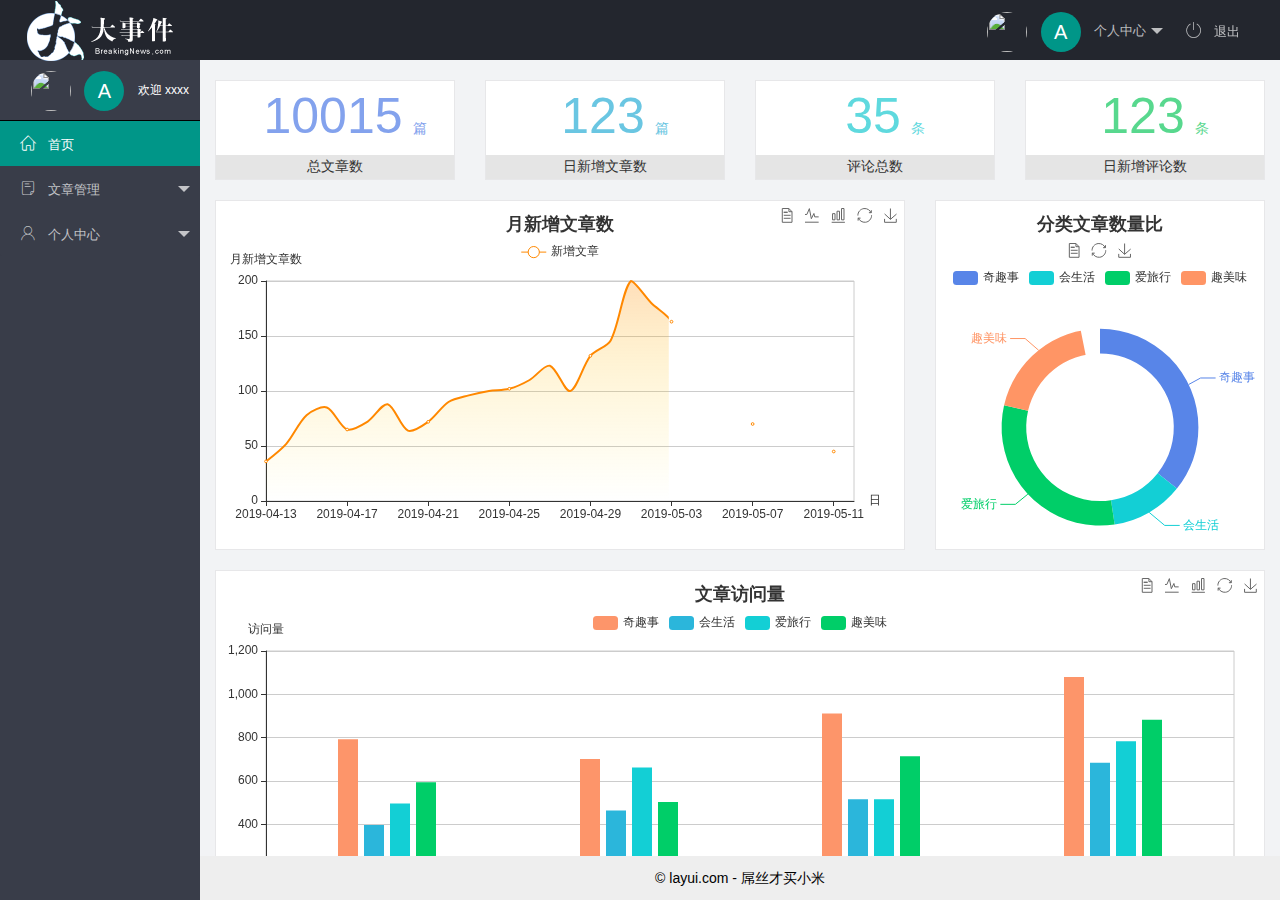
==== commit 3c18ac63: "个人中心功能完成" ====
--- a/index.html
+++ b/index.html
@@ -26,9 +26,9 @@
                         个人中心
                     </a>
                     <dl class="layui-nav-child">
-                        <dd><a href="">基本资料</a></dd>
-                        <dd><a href="">更换头像</a></dd>
-                        <dd><a href="">重置密码</a></dd>
+                        <dd><a href="/user/user_info.html" target="fm">基本资料</a></dd>
+                        <dd><a href="/user/user_avatar.html" target="fm">更换头像</a></dd>
+                        <dd><a href="/user/user_pwd.html" target="fm">重置密码</a></dd>
                     </dl>
                 </li>
                 <li class="layui-nav-item">
@@ -68,14 +68,30 @@
                         </dl>
                     </li>
                     <li class="layui-nav-item">
-                        <a href="javascript:;">
+                        <a href="javascript:;" target="fm">
                             <span class="iconfont icon-user"></span>
                             个人中心
                         </a>
                         <dl class="layui-nav-child">
-                            <dd><a href="javascript:;"><i class="layui-icon layui-icon-app"></i>基本资料</a></dd>
-                            <dd><a href="javascript:;"><i class="layui-icon layui-icon-app"></i>更换头像</a></dd>
-                            <dd><a href="javascript:;"><i class="layui-icon layui-icon-app"></i>重置密码</a></dd>
+                            <dd>
+                                <a href="/user/user_info.html" target="fm">
+                                    <i class="layui-icon layui-icon-app">
+                                    </i>
+                                    基本资料
+                                </a>
+                            </dd>
+                            <dd>
+                                <a href="/user/user_avatar.html" target="fm">
+                                    <i class="layui-icon layui-icon-app"></i>
+                                    更换头像
+                                </a>
+                            </dd>
+                            <dd>
+                                <a href="/user/user_pwd.html" target="fm">
+                                    <i class="layui-icon layui-icon-app"></i>
+                                    重置密码
+                                </a>
+                            </dd>
                         </dl>
                     </li>
                 </ul>
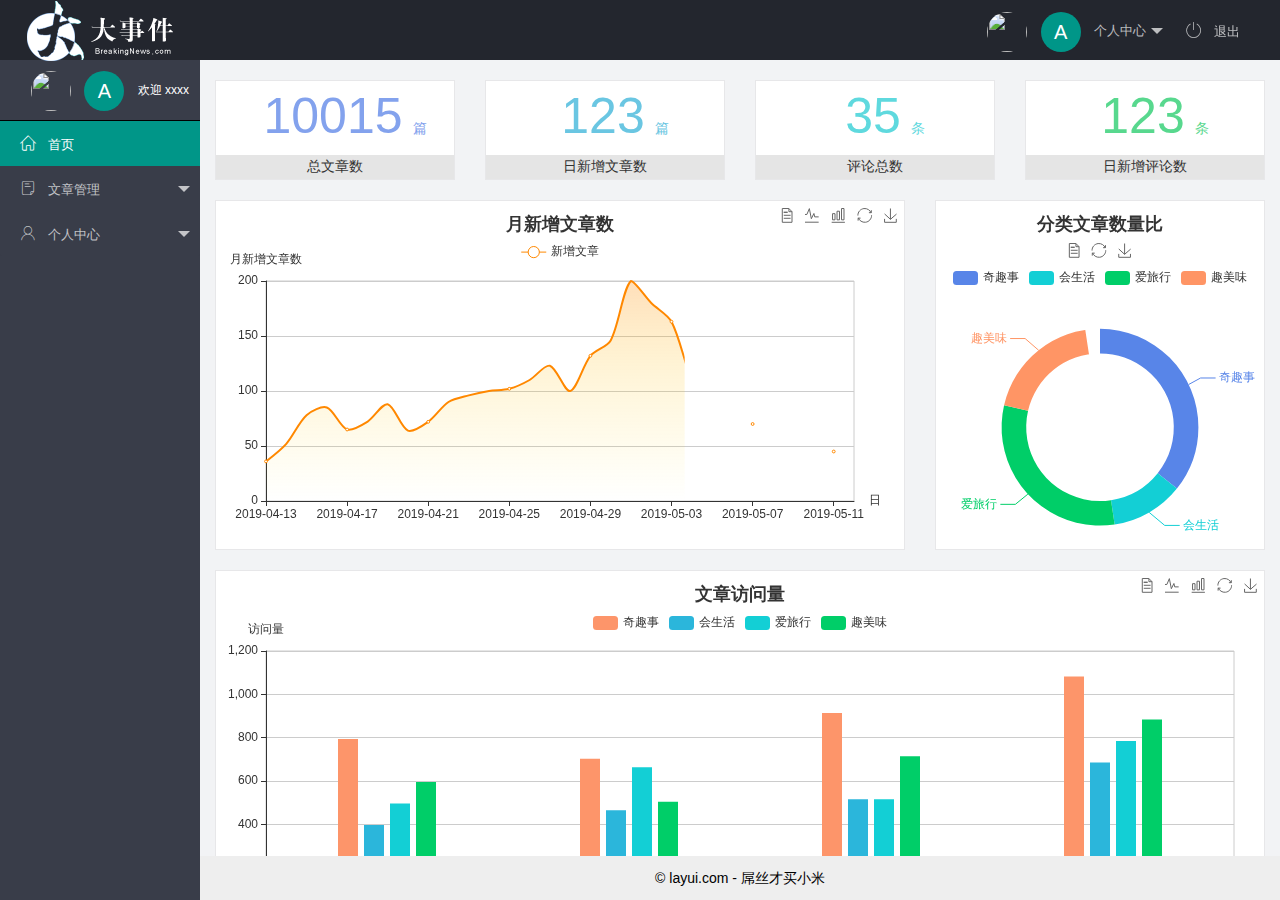
==== commit 72db67b9: "文章管理功能完成成" ====
--- a/index.html
+++ b/index.html
@@ -62,9 +62,12 @@
                             文章管理
                         </a>
                         <dl class="layui-nav-child">
-                            <dd><a href="javascript:;"><i class="layui-icon layui-icon-app"></i>文章类别</a></dd>
-                            <dd><a href="javascript:;"><i class="layui-icon layui-icon-app"></i>文章列表</a></dd>
-                            <dd><a href="javascript:;"><i class="layui-icon layui-icon-app"></i>发表文章</a></dd>
+                            <dd><a href="/article/art_cate.html" target="fm"><i
+                                        class="layui-icon layui-icon-app"></i>文章类别</a></dd>
+                            <dd><a id="art_list" href="/article/art_list.html" target="fm"><i
+                                        class="layui-icon layui-icon-app"></i>文章列表</a></dd>
+                            <dd><a href="/article/art_pub.html" target="fm"><i
+                                        class="layui-icon layui-icon-app"></i>发表文章</a></dd>
                         </dl>
                     </li>
                     <li class="layui-nav-item">
